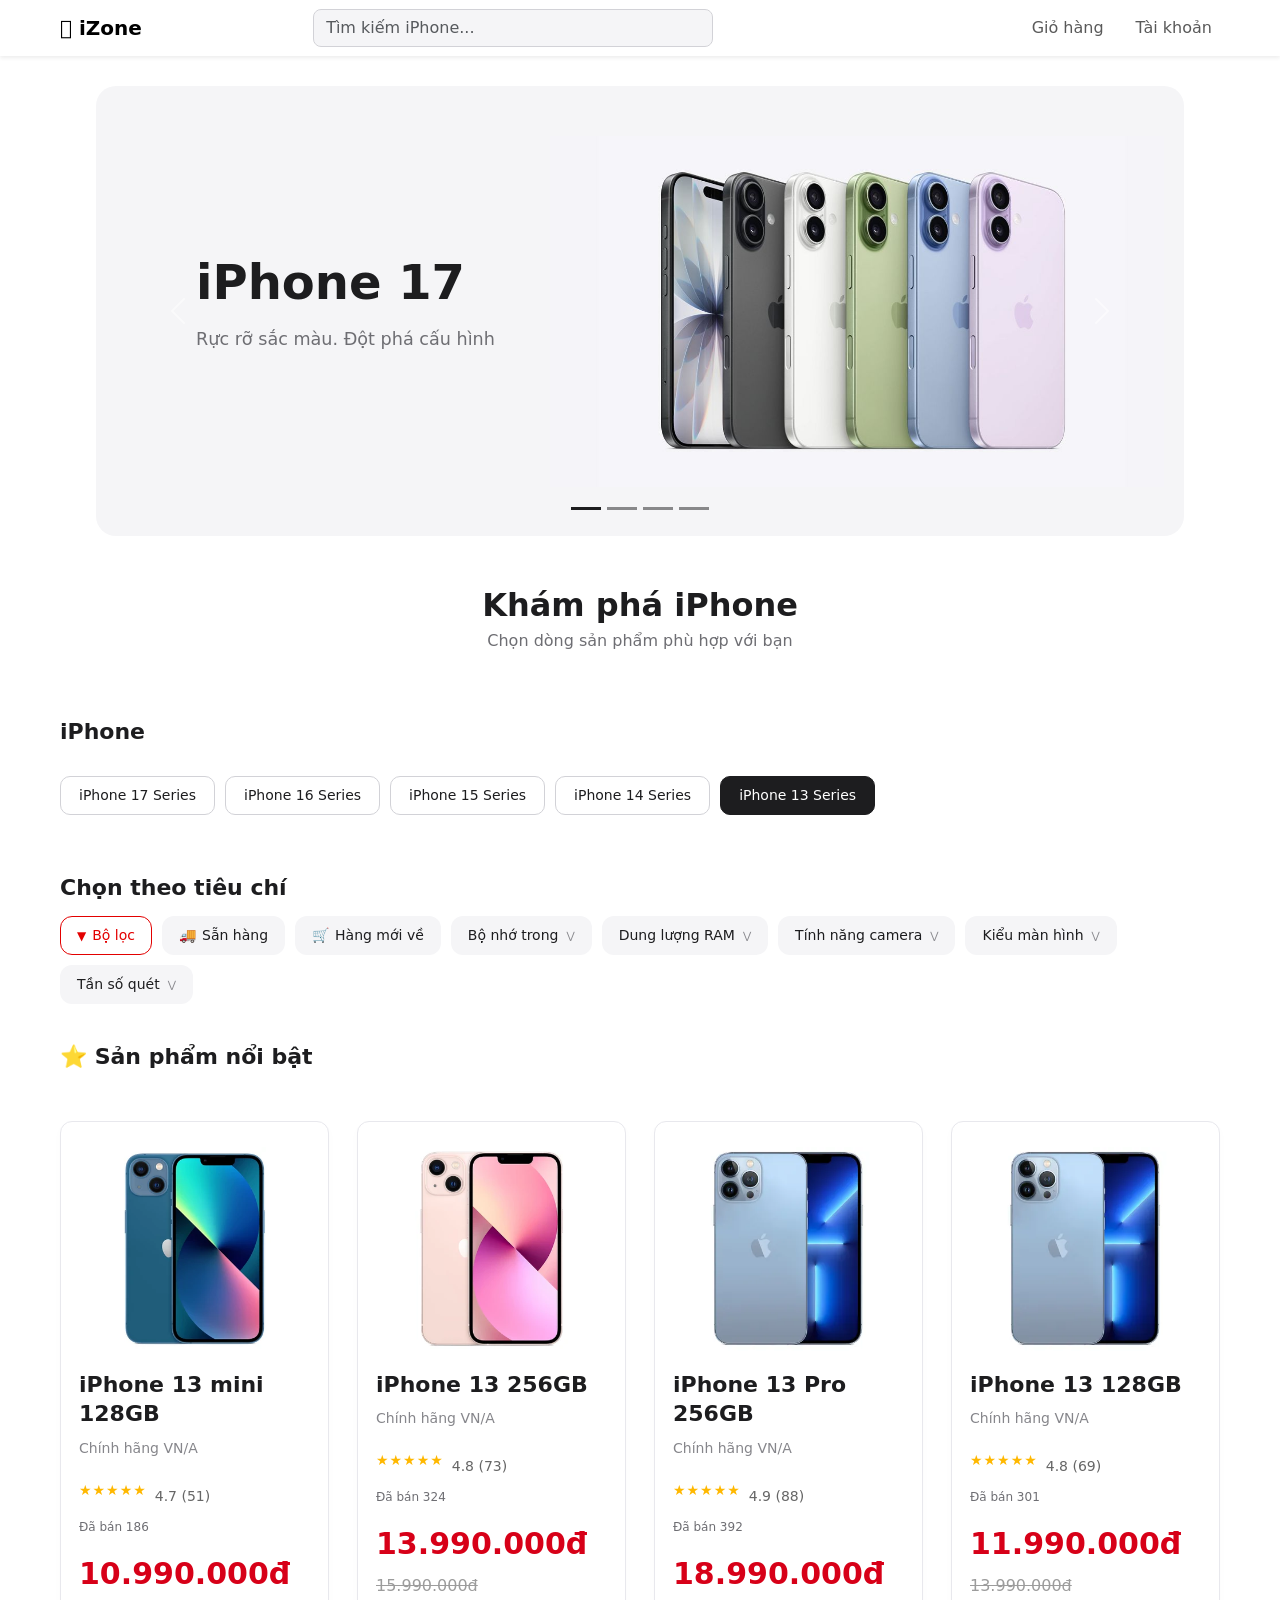
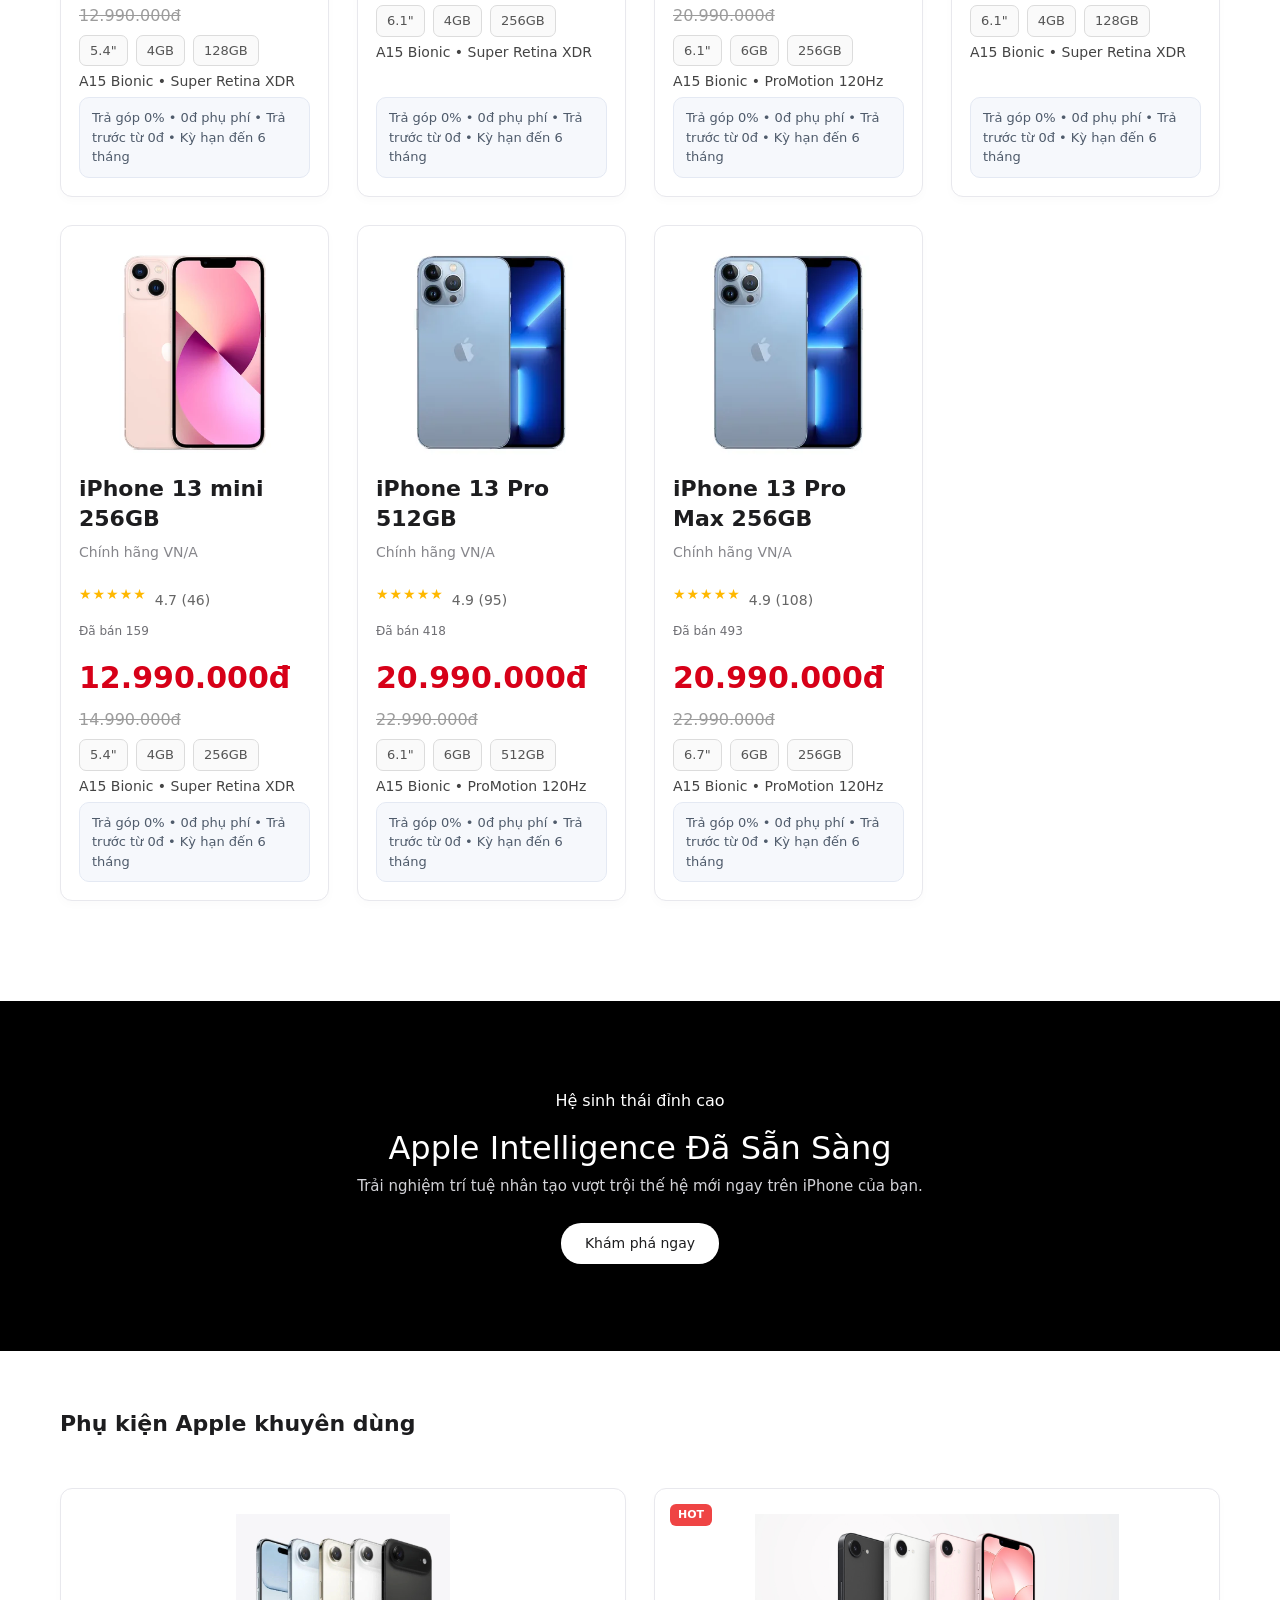
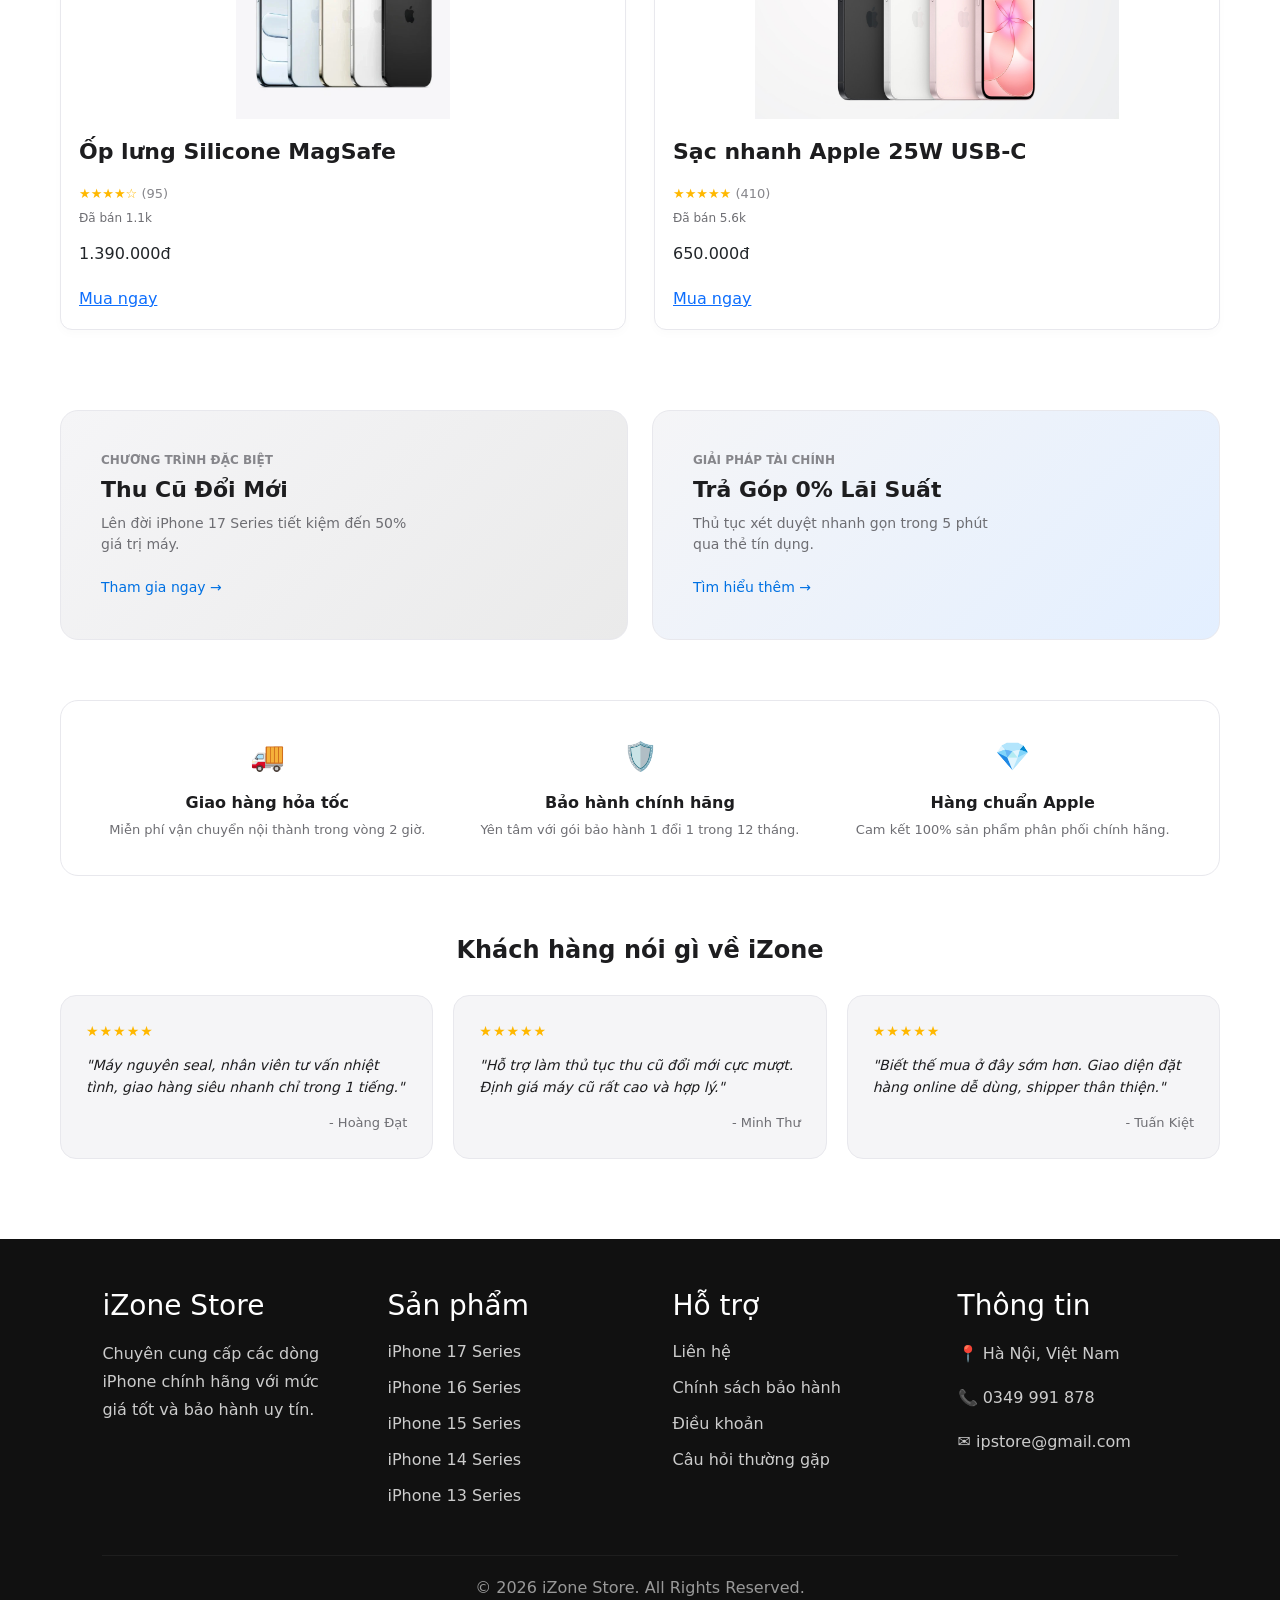
==== home-13.html @ 03047abc "Update project" ====
<!DOCTYPE html>
<html lang="en">

<head>
    <meta charset="UTF-8">
    <meta name="viewport" content="width=device-width, initial-scale=1.0">
    <title>Trang chủ</title>
    <link rel="stylesheet" href="./css/home.css">
    <link href="https://cdn.jsdelivr.net/npm/bootstrap@5.3.7/dist/css/bootstrap.min.css" rel="stylesheet">
</head>
<script src="https://cdn.jsdelivr.net/npm/bootstrap@5.3.7/dist/js/bootstrap.bundle.min.js"></script>

<body>

    <!-- ==========================================================================================
     
                                        NAVBAR

        ==================================================================================================-->
    <nav class="navbar navbar-expand-lg bg-white shadow-sm">
        <div class="container">

            <a class="navbar-brand fw-bold" href="index.html">
                 iZone
            </a>

            <button class="navbar-toggler" type="button" data-bs-toggle="collapse" data-bs-target="#navbarContent">
                <span class="navbar-toggler-icon"></span>
            </button>

            <div class="collapse navbar-collapse" id="navbarContent">

                <form class="d-flex mx-auto" style="width: 400px;">
                    <input class="form-control" type="search" placeholder="Tìm kiếm iPhone...">
                </form>

                <ul class="navbar-nav ms-auto align-items-center">

                    <li class="nav-item me-3">
                        <a class="nav-link" href="cart.html">
                            Giỏ hàng
                        </a>
                    </li>

                    <li class="nav-item dropdown">
                        <a class="nav-link dropdown-toggle" href="#" role="button" data-bs-toggle="dropdown">
                            Tài khoản
                        </a>

                        <ul class="dropdown-menu dropdown-menu-end">
                            <li>
                                <a class="dropdown-item" href="login.html">
                                    Đăng nhập
                                </a>
                            </li>

                            <li>
                                <a class="dropdown-item" href="sign-up.html">
                                    Đăng ký
                                </a>
                            </li>
                        </ul>

                    </li>

                </ul>

            </div>

        </div>
    </nav>





    <!-- ======================================================================================================
                                          BANNER
        ========================================================================================================== -->





    <div id="carouselExampleCaptions" class="carousel slide" data-bs-ride="carousel">
        <div class="carousel-indicators">
            <button type="button" data-bs-target="#carouselExampleCaptions" data-bs-slide-to="0"
                class="active"></button>
            <button type="button" data-bs-target="#carouselExampleCaptions" data-bs-slide-to="1"></button>
            <button type="button" data-bs-target="#carouselExampleCaptions" data-bs-slide-to="2"></button>
            <button type="button" data-bs-target="#carouselExampleCaptions" data-bs-slide-to="3"></button>
        </div>

        <div class="carousel-inner">
            <div class="carousel-item active">
                <div class="banner-split-17">
                    <div class="banner-text">
                        <h2>iPhone 17</h2>
                        <p>Rực rỡ sắc màu. Đột phá cấu hình</p>
                    </div>
                    <div class="banner-img-17">
                        <img src="./img/anh-iphone-17-th.jpg" alt="" />
                    </div>
                </div>
            </div>

            <div class="carousel-item">
                <div class="banner-split-17e">
                    <div class="banner-text">
                        <h2>iPhone 17e</h2>
                        <p>Giá vừa tầm. Trải nghiệm xứng tầm</p>
                    </div>
                    <div class="banner-img-17e">
                        <img src="./img/iphone-17e-thong-so.jpg" alt="" />
                    </div>
                </div>
            </div>

            <div class="carousel-item">
                <div class="banner-split-air">
                    <div class="banner-text">
                        <h2>iPhone Air</h2>
                        <p>Mỏng như không khí. Mạnh mẽ không tưởng</p>
                    </div>
                    <div class="banner-img-air">
                        <img src="./img/s-l1600 (2).webp" alt="" />
                    </div>
                </div>
            </div>

            <div class="carousel-item">
                <div class="banner-split-17prmx">
                    <div class="banner-text">
                        <h2>iPhone 17 Pro Max</h2>
                        <p>Titan sa mạc. Đỉnh cao công nghệ</p>
                    </div>
                    <div class="banner-img-17prmx">
                        <img src="./img/anh-iphone-17-51.jpg" alt="" />
                    </div>
                </div>
            </div>
        </div>


        <button class="carousel-control-prev" type="button" data-bs-target="#carouselExampleCaptions"
            data-bs-slide="prev">
            <span class="carousel-control-prev-icon"></span>
        </button>

        <button class="carousel-control-next" type="button" data-bs-target="#carouselExampleCaptions"
            data-bs-slide="next">
            <span class="carousel-control-next-icon"></span>
        </button>
    </div>






    <!-- ================================================================================================================
   
                                                     NỘI DUNG CHÍNH
        ====================================================================================================================-->




    <div class="explore-header-box">
        <h2>Khám phá iPhone</h2>
        <p>Chọn dòng sản phẩm phù hợp với bạn</p>
    </div>

    <div class="product-filter-section">
        <div class="section-title-box1">
            <h4>iPhone</h4>
        </div>
        <div class="filter-buttons">
            <a href="index.html" class="btn-filter">iPhone 17 Series</a>
            <a href="home-16.html" class="btn-filter">iPhone 16 Series</a>
            <a href="home-15.html" class="btn-filter">iPhone 15 Series</a>
            <a href="home-14.html" class="btn-filter">iPhone 14 Series</a>
            <a href="home-13.html" class="btn-filter active">iPhone 13 Series</a>
        </div>
    </div>



    <div class="filter-criteria-container">
        <h3 class="filter-criteria-title">Chọn theo tiêu chí</h3>

        <div class="filter-criteria-wrapper">
            <button type="button" class="btn-criterion-outline-red">
                <span class="criterion-icon">▼</span> Bộ lọc
            </button>

            <button type="button" class="btn-criterion-gray">
                <span class="criterion-icon">🚚</span> Sẵn hàng
            </button>

            <button type="button" class="btn-criterion-gray">
                <span class="criterion-icon">🛒</span> Hàng mới về
            </button>

            <div class="dropdown">
                <button class="btn-criterion-gray dropdown-toggle" type="button" data-bs-toggle="dropdown"
                    data-bs-auto-close="outside">
                    Bộ nhớ trong <span class="criterion-arrow">⋁</span>
                </button>
                <div class="dropdown-menu filter-spec-menu shadow">
                    <div class="spec-buttons-grid">
                        <button type="button" class="btn-spec-option">512 GB</button>
                        <button type="button" class="btn-spec-option">256 GB</button>
                        <button type="button" class="btn-spec-option">2 TB</button>
                        <button type="button" class="btn-spec-option">1 TB</button>
                        <button type="button" class="btn-spec-option">128 GB</button>
                        <button type="button" class="btn-spec-option">64 GB</button>
                        <button type="button" class="btn-spec-option">Dưới 64 GB</button>
                    </div>
                    <div class="filter-action-row">
                        <button type="button" class="btn-action-close" data-bs-toggle="dropdown">Đóng</button>
                        <a href="link ở đây" class="btn-action-submit">Xem kết quả</a>
                    </div>
                </div>
            </div>

            <div class="dropdown">
                <button class="btn-criterion-gray dropdown-toggle" type="button" data-bs-toggle="dropdown"
                    data-bs-auto-close="outside">
                    Dung lượng RAM <span class="criterion-arrow">⋁</span>
                </button>
                <div class="dropdown-menu filter-spec-menu shadow">
                    <div class="spec-buttons-grid">
                        <button type="button" class="btn-spec-option">8 GB</button>
                        <button type="button" class="btn-spec-option">12 GB</button>
                        <button type="button" class="btn-spec-option">16 GB</button>
                    </div>
                    <div class="filter-action-row">
                        <button type="button" class="btn-action-close" data-bs-toggle="dropdown">Đóng</button>
                        <a href="link ở đây" class="btn-action-submit">Xem kết quả</a>
                    </div>
                </div>
            </div>

            <div class="dropdown">
                <button class="btn-criterion-gray dropdown-toggle" type="button" data-bs-toggle="dropdown"
                    data-bs-auto-close="outside">
                    Tính năng camera <span class="criterion-arrow">⋁</span>
                </button>
                <div class="dropdown-menu filter-spec-menu shadow">
                    <div class="spec-buttons-grid">
                        <button type="button" class="btn-spec-option">Chụp macro</button>
                        <button type="button" class="btn-spec-option">Chụp xóa phông</button>
                        <button type="button" class="btn-spec-option">Chụp góc rộng</button>
                        <button type="button" class="btn-spec-option">Quay video 4K</button>
                        <button type="button" class="btn-spec-option">Chống rung</button>
                        <button type="button" class="btn-spec-option">Chụp Zoom xa</button>
                        <button type="button" class="btn-spec-option">Quay video 8K</button>
                        <button type="button" class="btn-spec-option">Camera AI</button>
                        <button type="button" class="btn-spec-option">Chụp ảnh chuyển động</button>
                        <button type="button" class="btn-spec-option">Chụp đêm</button>
                    </div>
                    <div class="filter-action-row">
                        <button type="button" class="btn-action-close" data-bs-toggle="dropdown">Đóng</button>
                        <a href="link ở đây" class="btn-action-submit">Xem kết quả</a>
                    </div>
                </div>
            </div>

            <div class="dropdown">
                <button class="btn-criterion-gray dropdown-toggle" type="button" data-bs-toggle="dropdown"
                    data-bs-auto-close="outside">
                    Kiểu màn hình <span class="criterion-arrow">⋁</span>
                </button>
                <div class="dropdown-menu filter-spec-menu shadow">
                    <div class="spec-buttons-grid">
                        <button type="button" class="btn-spec-option">Dynamic Island</button>
                        <button type="button" class="btn-spec-option">Tai thỏ</button>
                    </div>
                    <div class="filter-action-row">
                        <button type="button" class="btn-action-close" data-bs-toggle="dropdown">Đóng</button>
                        <a href="link ở đây" class="btn-action-submit">Xem kết quả</a>
                    </div>
                </div>
            </div>

            <div class="dropdown">
                <button class="btn-criterion-gray dropdown-toggle" type="button" data-bs-toggle="dropdown"
                    data-bs-auto-close="outside">
                    Tần số quét <span class="criterion-arrow">⋁</span>
                </button>
                <div class="dropdown-menu filter-spec-menu shadow">
                    <div class="spec-buttons-grid">
                        <button type="button" class="btn-spec-option">60Hz</button>
                        <button type="button" class="btn-spec-option">120Hz</button>
                    </div>
                    <div class="filter-action-row">
                        <button type="button" class="btn-action-close" data-bs-toggle="dropdown">Đóng</button>
                        <a href="link ở đây" class="btn-action-submit">Xem kết quả</a>
                    </div>
                </div>
            </div>

        </div>
    </div>
    

    <div class="section-title-box">
        <h3>⭐ Sản phẩm nổi bật</h3>
    </div>
    <div class="product-grid">

        <!-- iPhone 13 mini 128GB -->
        <a href="/detail/product-detail.html?id=13mini-128" class="product-card">
            <div class="card-img">
                <img src="./img/ip13-thg-blue.webp" alt="iPhone 13 mini 128GB">
            </div>

            <h3>iPhone 13 mini 128GB</h3>
            <p class="card-version">Chính hãng VN/A</p>

            <div class="card-rating">
                <span class="stars">★★★★★</span>
                <span class="rating-text">4.7 (51)</span>
            </div>

            <div class="card-sold">Đã bán 186</div>

            <div class="card-price-box">
                <span class="price-current">10.990.000đ</span>
                <span class="price-old">12.990.000đ</span>
            </div>

            <div class="card-specs">
                <span>5.4"</span>
                <span>4GB</span>
                <span>128GB</span>
            </div>

            <div class="card-feature">
                A15 Bionic • Super Retina XDR
            </div>

            <div class="card-installment">
                Trả góp 0% • 0đ phụ phí • Trả trước từ 0đ • Kỳ hạn đến 6 tháng
            </div>
        </a>

        <!-- iPhone 13 256GB -->
        <a href="/detail/product-detail.html?id=13-256" class="product-card">
            <div class="card-img">
                <img src="./img/ip13-thg-pink.webp" alt="iPhone 13 256GB">
            </div>

            <h3>iPhone 13 256GB</h3>
            <p class="card-version">Chính hãng VN/A</p>

            <div class="card-rating">
                <span class="stars">★★★★★</span>
                <span class="rating-text">4.8 (73)</span>
            </div>

            <div class="card-sold">Đã bán 324</div>

            <div class="card-price-box">
                <span class="price-current">13.990.000đ</span>
                <span class="price-old">15.990.000đ</span>
            </div>

            <div class="card-specs">
                <span>6.1"</span>
                <span>4GB</span>
                <span>256GB</span>
            </div>

            <div class="card-feature">
                A15 Bionic • Super Retina XDR
            </div>

            <div class="card-installment">
                Trả góp 0% • 0đ phụ phí • Trả trước từ 0đ • Kỳ hạn đến 6 tháng
            </div>
        </a>

        <!-- iPhone 13 Pro 256GB -->
        <a href="/detail/product-detail.html?id=13pro-256" class="product-card">
            <div class="card-img">
                <img src="./img/ip13-promax-blue.webp" alt="iPhone 13 Pro 256GB">
            </div>

            <h3>iPhone 13 Pro 256GB</h3>
            <p class="card-version">Chính hãng VN/A</p>

            <div class="card-rating">
                <span class="stars">★★★★★</span>
                <span class="rating-text">4.9 (88)</span>
            </div>

            <div class="card-sold">Đã bán 392</div>

            <div class="card-price-box">
                <span class="price-current">18.990.000đ</span>
                <span class="price-old">20.990.000đ</span>
            </div>

            <div class="card-specs">
                <span>6.1"</span>
                <span>6GB</span>
                <span>256GB</span>
            </div>

            <div class="card-feature">
                A15 Bionic • ProMotion 120Hz
            </div>

            <div class="card-installment">
                Trả góp 0% • 0đ phụ phí • Trả trước từ 0đ • Kỳ hạn đến 6 tháng
            </div>
        </a>

        <!-- iPhone 13 128GB -->
        <a href="/detail/product-detail.html?id=13-128" class="product-card">
            <div class="card-img">
                <img src="./img/ip13-promax-blue.webp" alt="iPhone 13 128GB">
            </div>

            <h3>iPhone 13 128GB</h3>
            <p class="card-version">Chính hãng VN/A</p>

            <div class="card-rating">
                <span class="stars">★★★★★</span>
                <span class="rating-text">4.8 (69)</span>
            </div>

            <div class="card-sold">Đã bán 301</div>

            <div class="card-price-box">
                <span class="price-current">11.990.000đ</span>
                <span class="price-old">13.990.000đ</span>
            </div>

            <div class="card-specs">
                <span>6.1"</span>
                <span>4GB</span>
                <span>128GB</span>
            </div>

            <div class="card-feature">
                A15 Bionic • Super Retina XDR
            </div>

            <div class="card-installment">
                Trả góp 0% • 0đ phụ phí • Trả trước từ 0đ • Kỳ hạn đến 6 tháng
            </div>
        </a>

        <!-- iPhone 13 mini 256GB -->
        <a href="/detail/product-detail.html?id=13mini-256" class="product-card">
            <div class="card-img">
                <img src="./img/ip13-thg-pink.webp" alt="iPhone 13 mini 256GB">
            </div>

            <h3>iPhone 13 mini 256GB</h3>
            <p class="card-version">Chính hãng VN/A</p>

            <div class="card-rating">
                <span class="stars">★★★★★</span>
                <span class="rating-text">4.7 (46)</span>
            </div>

            <div class="card-sold">Đã bán 159</div>

            <div class="card-price-box">
                <span class="price-current">12.990.000đ</span>
                <span class="price-old">14.990.000đ</span>
            </div>

            <div class="card-specs">
                <span>5.4"</span>
                <span>4GB</span>
                <span>256GB</span>
            </div>

            <div class="card-feature">
                A15 Bionic • Super Retina XDR
            </div>

            <div class="card-installment">
                Trả góp 0% • 0đ phụ phí • Trả trước từ 0đ • Kỳ hạn đến 6 tháng
            </div>
        </a>

        <!-- iPhone 13 Pro 512GB -->
        <a href="/detail/product-detail.html?id=13pro-512" class="product-card">
            <div class="card-img">
                <img src="./img/ip13-promax-blue.webp" alt="iPhone 13 Pro 512GB">
            </div>

            <h3>iPhone 13 Pro 512GB</h3>
            <p class="card-version">Chính hãng VN/A</p>

            <div class="card-rating">
                <span class="stars">★★★★★</span>
                <span class="rating-text">4.9 (95)</span>
            </div>

            <div class="card-sold">Đã bán 418</div>

            <div class="card-price-box">
                <span class="price-current">20.990.000đ</span>
                <span class="price-old">22.990.000đ</span>
            </div>

            <div class="card-specs">
                <span>6.1"</span>
                <span>6GB</span>
                <span>512GB</span>
            </div>

            <div class="card-feature">
                A15 Bionic • ProMotion 120Hz
            </div>

            <div class="card-installment">
                Trả góp 0% • 0đ phụ phí • Trả trước từ 0đ • Kỳ hạn đến 6 tháng
            </div>
        </a>

        <!-- iPhone 13 Pro Max 256GB -->
        <a href="/detail/product-detail.html?id=13promax-256" class="product-card">
            <div class="card-img">
                <img src="./img/ip13-promax-blue.webp" alt="iPhone 13 Pro Max 256GB">
            </div>

            <h3>iPhone 13 Pro Max 256GB</h3>
            <p class="card-version">Chính hãng VN/A</p>

            <div class="card-rating">
                <span class="stars">★★★★★</span>
                <span class="rating-text">4.9 (108)</span>
            </div>

            <div class="card-sold">Đã bán 493</div>

            <div class="card-price-box">
                <span class="price-current">20.990.000đ</span>
                <span class="price-old">22.990.000đ</span>
            </div>

            <div class="card-specs">
                <span>6.7"</span>
                <span>6GB</span>
                <span>256GB</span>
            </div>

            <div class="card-feature">
                A15 Bionic • ProMotion 120Hz
            </div>

            <div class="card-installment">
                Trả góp 0% • 0đ phụ phí • Trả trước từ 0đ • Kỳ hạn đến 6 tháng
            </div>
        </a>

    </div>











    <!--========================================================================================================
                  AI + BEST SELLER + PHỤ KIỆN
                ================================================================================================== -->











    <div class="middle-ad-banner">
        <div class="ad-banner-content">
            <p class="ad-sub">Hệ sinh thái đỉnh cao</p>
            <h2>Apple Intelligence Đã Sẵn Sàng</h2>
            <p class="ad-desc">Trải nghiệm trí tuệ nhân tạo vượt trội thế hệ mới ngay trên iPhone của bạn.</p>
            <a href="link ở đây" class="btn-ad-buy">Khám phá ngay</a>
        </div>
    </div>



    <div class="section-title-box">
        <h3>Phụ kiện Apple khuyên dùng</h3>
    </div>
    <div class="product-grid">
        <div class="product-card">
            <div class="card-img">
                <img src="./img/s-l1600 (2).webp" alt="Ốp lưng MagSafe">
            </div>
            <h3>Ốp lưng Silicone MagSafe</h3>
            <div class="card-stars">★★★★☆ <span>(95)</span></div>
            <div class="card-sold">Đã bán 1.1k</div>
            <p class="card-price">1.390.000đ</p>
            <a href="link ở đây" class="btn-card-buy">Mua ngay</a>
        </div>
        <div class="product-card">
            <div class="card-tag-hot">HOT</div>
            <div class="card-img">
                <img src="./img/iphone-17e-thong-so.jpg" alt="Sạc 25W">
            </div>
            <h3>Sạc nhanh Apple 25W USB-C</h3>
            <div class="card-stars">★★★★★ <span>(410)</span></div>
            <div class="card-sold">Đã bán 5.6k</div>
            <p class="card-price">650.000đ</p>
            <a href="link ở đây" class="btn-card-buy">Mua ngay</a>
        </div>
    </div>









    <!-- =====================================================================
  CHUONG TRINH SALE
  ====================================================================== -->
    <div class="promo-section">
        <div class="promo-container">
            <div class="promo-banner trade-in-banner">
                <div class="promo-text">
                    <span>Chương trình đặc biệt</span>
                    <h4>Thu Cũ Đổi Mới</h4>
                    <p>Lên đời iPhone 17 Series tiết kiệm đến 50% giá trị máy.</p>
                    <a href="#">Tham gia ngay →</a>
                </div>
            </div>
            <div class="promo-banner installment-banner">
                <div class="promo-text">
                    <span>Giải pháp tài chính</span>
                    <h4>Trả Góp 0% Lãi Suất</h4>
                    <p>Thủ tục xét duyệt nhanh gọn trong 5 phút qua thẻ tín dụng.</p>
                    <a href="#">Tìm hiểu thêm →</a>
                </div>
            </div>
        </div>
    </div>

    <div class="services-section">
        <div class="services-container">
            <div class="service-box">
                <div class="service-icon">🚚</div>
                <h5>Giao hàng hỏa tốc</h5>
                <p>Miễn phí vận chuyển nội thành trong vòng 2 giờ.</p>
            </div>
            <div class="service-box">
                <div class="service-icon">🛡️</div>
                <h5>Bảo hành chính hãng</h5>
                <p>Yên tâm với gói bảo hành 1 đổi 1 trong 12 tháng.</p>
            </div>
            <div class="service-box">
                <div class="service-icon">💎</div>
                <h5>Hàng chuẩn Apple</h5>
                <p>Cam kết 100% sản phẩm phân phối chính hãng.</p>
            </div>
        </div>
    </div>

    <div class="reviews-section">
        <h4 class="section-title">Khách hàng nói gì về iZone</h4>
        <div class="reviews-container">
            <div class="review-card">
                <div class="stars">★★★★★</div>
                <p class="review-content">"Máy nguyên seal, nhân viên tư vấn nhiệt tình, giao hàng siêu nhanh chỉ trong
                    1 tiếng."</p>
                <span class="reviewer">- Hoàng Đạt</span>
            </div>
            <div class="review-card">
                <div class="stars">★★★★★</div>
                <p class="review-content">"Hỗ trợ làm thủ tục thu cũ đổi mới cực mượt. Định giá máy cũ rất cao và hợp
                    lý."</p>
                <span class="reviewer">- Minh Thư</span>
            </div>
            <div class="review-card">
                <div class="stars">★★★★★</div>
                <p class="review-content">"Biết thế mua ở đây sớm hơn. Giao diện đặt hàng online dễ dùng, shipper thân
                    thiện."</p>
                <span class="reviewer">- Tuấn Kiệt</span>
            </div>
        </div>
    </div>

</body>










<footer class="footer-home">

    <div class="footer-container">

        <div class="footer-column">
            <h3>iZone Store</h3>

            <p>Chuyên cung cấp các dòng iPhone chính hãng với mức giá tốt và bảo hành uy tín.</p>
        </div>

        <div class="footer-column">
            <h3>Sản phẩm</h3>

            <a href="index.html">iPhone 17 Series</a>
            <a href="home-16.html">iPhone 16 Series</a>
            <a href="home-15.html">iPhone 15 Series</a>
            <a href="home-14.html">iPhone 14 Series</a>
            <a href="home-13.html">iPhone 13 Series</a>
        </div>

        <div class="footer-column">
            <h3>Hỗ trợ</h3>

            <a href="#">Liên hệ</a>
            <a href="#">Chính sách bảo hành</a>
            <a href="#">Điều khoản</a>
            <a href="#">Câu hỏi thường gặp</a>
        </div>

        <div class="footer-column">
            <h3>Thông tin</h3>

            <p>📍 Hà Nội, Việt Nam</p>

            <p>📞 0349 991 878</p>

            <p>✉ ipstore@gmail.com</p>
        </div>

    </div>

    <hr>

    <p class="copyright">
        © 2026 iZone Store. All Rights Reserved.
    </p>

</footer>

</html>
---- css/home.css ----
/* ==================================================NAVBAR======================================================= */
.navbar .container {
    max-width: 1200px !important; /* Dùng !important để đè chết kích thước mặc định của Bootstrap */
    width: 100%;
    padding-left: 20px;
    padding-right: 20px;
}

/* Mẹo bổ sung để thanh tìm kiếm ôm gọn gàng hơn */
.navbar form.d-flex {
    max-width: 400px;
    width: 100%;
}

.navbar .form-control {
    border-radius: 8px;
    border: 1px solid #D2D2D7;
    background-color: #F5F5F7; /* Màu nền xám nhẹ cho ô input */
}

.navbar .form-control:focus {
    background-color: #FFFFFF;
    border-color: #0071E3; /* Viền xanh khi click vào */
    box-shadow: none; /* Bỏ cái bóng xanh mặc định của Bootstrap nhìn hơi thô */
}

/* ================================================BANNER========================================================== */
/* =========================================
BANNER
========================================= */

#carouselExampleCaptions{
    max-width: 1200px;
    padding: 0 20px;
    margin: 0px auto;
    width: 85%;
    border-radius: 20px;
    overflow: hidden;
    background-color: #f5f5f7;
    margin-top: 30px;
}

.carousel-item{
    height: 450px;
}

.banner-split-17{
    display: flex;
    align-items: center;
    justify-content: space-between;
    background-color: linear-gradient(135deg, #F5F5F7 0%, #E3E8F0 100%);
    width: 100%;
    height: 100%;
    padding: 50px 80px;
}

.banner-split-17prmx{
    display: flex;
    align-items: center;
    justify-content: space-between;
    background-color: linear-gradient(135deg, #1D1D1F 0%, #323236 100%);
    width: 100%;
    height: 100%;
    padding: 50px 80px;
}

.banner-split-17e{
    display: flex;
    align-items: center;
    justify-content: space-between;
    background-color: linear-gradient(135deg, #F5F5F7 0%, #FCE7F3 100%);
    width: 100%;
    height: 100%;
    padding: 50px 80px;
}

.banner-split-air{
    display: flex;
    align-items: center;
    justify-content: space-between;
    background-color: linear-gradient(135deg, #F5F5F7 0%, #E0F2FE 100%);
    width: 100%;
    height: 100%;
    padding: 50px 80px;
}

.banner-text{
    width: 45%;
    padding-right: 40px ;
}

.banner-text h2{
    font-size: 3rem;
    font-weight: 700;
    color: #1d1d1f;
}

.banner-text p{
    margin-top: 15px;
    font-size: 1.1rem;
    color: #6e6e73;
}

.banner-img{
    width: 50%;
    display: flex;
    justify-content: center;
}

.banner-img-17prmx{
    width: 50%;
    display: flex;
    justify-content: center;
    transform: scale(0.527);
}

.banner-img-air{
    width: 50%;
    display: flex;
    justify-content: center;
    transform: scale(0.535);
}

.banner-img-17{
    width: 50%;
    display: flex;
    justify-content: center;
    transform: scale(0.52);
}

.banner-img-17e{
    width: 50%;
    display: flex;
    justify-content: center;
    transform: scale(0.52);
}

.banner-img img{
    max-width: 100%;
    max-height: 380px;
    object-fit: contain;
}

/* ===================btn của banner================ */
.banner-buttons {
    display: flex;
    align-items: center;
    gap: 18px;       
    margin-top: 24px; 
    position: relative;
    z-index: 10;
}

.btn-apple {
    font-size: 14px;
    font-weight: 500;
    text-decoration: none;
    font-family: -apple-system, BlinkMacSystemFont, sans-serif;
    transition: all 0.2s ease;
}

.btn-apple.btn-dark {
    display: inline-block;
    padding: 10px 22px;
    background-color: #1D1D1F; 
    color: #FFFFFF;
    border-radius: 20px;       
    text-decoration: none;
}

.btn-apple.btn-dark:hover {
    background-color: #424245; 
}

.btn-apple.btn-link {
    color: #0071E3; 
    text-decoration: none;
}

.btn-apple.btn-link:hover {
    text-decoration: underline; 
}


.btn-apple:active {
    transform: scale(0.97);
}


.carousel-control-prev,
.carousel-control-next{
    width: 2%;
    background-color: #1D1D1F;
}


.carousel-indicators button{
    background-color: #1d1d1f !important;
}



/* ========================================================SẢN PHẨM VÀ 1 SỐ NÚT======================================================== */
/* ==========================================
    NÚT BẤM 
   ========================================== */
/* Khung chứa tổng của cả cụm nút (bây giờ không còn thẻ h2 nữa) */
.product-filter-section {
    max-width: 1200px;  /* Bằng khít với độ rộng của cái banner và lưới sản phẩm */
    margin: 0 auto;     /* Căn giữa toàn bộ khối */
    padding: 30px 20px; /* Khoảng cách trên dưới cho thoáng */
    background-color: transparent; /* Để nền trắng suốt cho sạch sẽ */
}

/* Khung chứa các nút bấm */
.filter-buttons {
    display: flex;
    justify-content: flex-start; /* ĐỂ SÁT VÁCH TRÁI: Thẳng hàng tăm tắp từ trên xuống dưới */
    gap: 10px;                   /* Khoảng cách giữa các nút */
    flex-wrap: wrap;             /* Tự động xuống dòng nếu màn hình nhỏ */
}


.btn-filter {
    padding: 8px 18px;
    font-size: 14px;
    font-weight: 500;
    border: 1px solid #D2D2D7;
    border-radius: 10px;
    background-color: #FFFFFF;
    color: #1D1D1F;
    cursor: pointer;
    transition: all 0.2s ease;
    text-decoration: none;
}

/* Khi di chuột vào nút */
.btn-filter:hover {
    background-color: #F5F5F7;
    border-color: #86868B;
    text-decoration: none;
}

.btn-filter.active {
    background-color: #1D1D1F;
    color: #FFFFFF;
    border-color: #1D1D1F;
    text-decoration: none;
}



/* =======================================================================
              CSS TOÀN DIỆN CHO THANH LỌC TIÊU CHÍ (ĐÃ ĐỒNG BỘ MÀU)
   =========================================================================== */

/* Khung bọc tổng ngoài cùng */
.filter-criteria-container {
    max-width: 1200px;
    margin: 30px auto;
    padding: 0 20px;
}

/* Tiêu đề "Chọn theo tiêu chí" */
.filter-criteria-title {
    font-size: 22px;
    font-weight: 600;
    color: #1d1d1f;
    margin-bottom: 15px;
}

/* Hàng ngang chứa các nút bấm */
.filter-criteria-wrapper {
    display: flex;
    flex-wrap: wrap;
    gap: 10px;
}

/* Định dạng chung cho tất cả các nút tiêu chí ngoài hàng ngang */
.btn-criterion-outline-red, .btn-criterion-gray {
    display: inline-flex;
    align-items: center;
    padding: 8px 16px;
    font-size: 14px;
    font-weight: 400;
    border-radius: 12px; /* Bo góc tròn vừa phải */
    transition: all 0.2s ease;
    border: 1px solid transparent;
    cursor: pointer;
}

/* 1. Thiết kế riêng cho duy nhất nút BỘ LỌC (Viền đỏ chữ đỏ) */
.btn-criterion-outline-red {
    background-color: #ffffff;
    border: 1px solid #e30000;
    color: #e30000;
}
.btn-criterion-outline-red:hover {
    background-color: #fff5f5;
    transform: translateY(-1px);
}
.btn-criterion-outline-red .criterion-icon {
    margin-right: 6px;
    font-size: 12px;
}

/* 2. Thiết kế chung cho TẤT CẢ các nút còn lại (Sẵn hàng, Mới về, RAM, ROM, Camera...) */
.btn-criterion-gray {
    background-color: #f5f5f7; /* Nền xám nhạt Apple */
    color: #1d1d1f;            /* Chữ đen */
}
.btn-criterion-gray:hover {
    background-color: #e8e8ed; /* Xám đậm hơn chút khi hover */
    transform: translateY(-1px);
}
.btn-criterion-gray .criterion-icon {
    margin-right: 6px;
}

/* Xóa cái mũi tên tam giác mặc định cực xấu của Bootstrap Dropdown */
.dropdown-toggle::after {
    display: none !important;
}

/* Ký tự mũi tên tự tạo (⋁) ở cuối các nút thả xuống */
.criterion-arrow {
    margin-left: 8px;
    font-size: 10px;
    color: #86868b;
}

/* =======================================================================
               CẤU HÌNH CÁC KHỐI BẢNG THẢ XUỐNG VÀ NÚT BÊN TRONG
   =========================================================================== */

/* Khung bảng chứa các ô cấu hình (Dropdown Menu) */
.filter-spec-menu {
    border-radius: 16px !important;
    padding: 20px !important;
    min-width: 420px !important;
    border: 1px solid #e8e8ed !important;
    background: #ffffff !important;
    margin-top: 8px !important;
}

/* Lưới xếp các nút chọn nhỏ (như các nút Chụp đêm, Quay video, 128GB...) */
.spec-buttons-grid {
    display: flex;
    flex-wrap: wrap;
    gap: 10px;
    margin-bottom: 20px;
}

/* Các nút chọn nhỏ (Chụp đêm, 128GB, v.v.) - Đã đồng bộ màu giống nút tiêu chí ngoài */
.btn-spec-option {
    background-color: #f5f5f7; /* Cùng màu xám nhạt */
    border: 1px solid #e8e8ed;
    color: #1d1d1f;
    padding: 8px 18px;
    font-size: 14px;
    border-radius: 20px; /* Bo tròn dài như ảnh mẫu */
    transition: all 0.2s;
    cursor: pointer;
}
.btn-spec-option:hover {
    background-color: #e8e8ed;
    border-color: #d2d2d7;
}

/* Thanh chứa 2 nút chức năng ở đáy bảng */
.filter-action-row {
    display: flex;
    gap: 12px;
}

/* Nút Đóng */
.btn-action-close {
    flex: 1;
    background-color: #ffffff;
    border: 1px solid #d2d2d7;
    color: #1d1d1f;
    padding: 10px;
    border-radius: 10px;
    font-weight: 600;
    font-size: 14px;
    transition: all 0.2s;
    cursor: pointer;
}
.btn-action-close:hover {
    background-color: #f5f5f7;
}

/* Nút Xem kết quả màu hồng đỏ nhạt */
.btn-action-submit {
    flex: 1.2;
    background-color: #e57381;
    color: #ffffff !important;
    border: none;
    padding: 10px;
    border-radius: 10px;
    text-align: center;
    font-weight: 600;
    font-size: 14px;
    text-decoration: none !important;
    transition: all 0.2s;
}
.btn-action-submit:hover {
    background-color: #df5a6b;
    transform: translateY(-1px);
}



/* ==========================================
   PRODUCT GRID
========================================== */

.product-grid {
    max-width: 1200px;
    margin: 0 auto;
    padding: 40px 20px;

    display: grid;
    grid-template-columns: repeat(auto-fit, minmax(260px, 1fr));
    gap: 28px;
}

/* ==========================================
   PRODUCT CARD
========================================== */

.product-card {
    background: #fff;
    border: 1px solid #e8e8ed;
    border-radius: 12px;

    padding: 18px;

    display: flex;
    flex-direction: column;

    gap: 5px;

    text-decoration: none;

    color: inherit;

    transition: .28s ease;

    overflow: hidden;

    position: relative;
}

.product-card:hover {
    transform: translateY(-8px);

    box-shadow:
        0 12px 28px rgba(0,0,0,.08);

    border-color: #d0d0d7;
}

/* ==========================================
   IMAGE
========================================== */

.card-img {
    height: 220px;
    display: flex;
    justify-content: center;
    align-items: center;
    overflow: hidden;
}

.card-img img {
    max-height: 205px;
    width:auto;
    transition: .35s ease;
}

.product-card:hover .card-img img {
    transform: scale(1.07);
}

/* ==========================================
   NAME
========================================== */

.product-card h3 {
    font-size: 22px;
    font-weight: 700;
    color: #1d1d1f;
    line-height: 1.35;
    margin-top: 5px;
}

/* ==========================================
   VERSION
========================================== */

.card-version {
    font-size: 14px;
    color: #86868b;
    margin-top: -4px;
}

/* ==========================================
   RATING
========================================== */

.card-rating {
    display: flex;
    align-items: center;
    gap: 8px;
    font-size: 14px;
}

.stars {
    color: #f6b100;
    letter-spacing: 1px;
}
.rating-text {
    color: #666;
}

/* ==========================================
   SOLD
========================================== */

.card-sold {

    color: #7a7a7a;

    font-size: 14px;

}

/* ==========================================
   PRICE
========================================== */

.card-price-box {

    display: flex;

    align-items: center;

    flex-wrap: wrap;

    gap: 8px;

}

.price-current {

    font-size: 30px;

    font-weight: 700;

    color: #d70018;

}

.price-old {

    color: #9c9c9c;

    text-decoration: line-through;

    font-size: 16px;

}

/* ==========================================
   SPECS
========================================== */

.card-specs {

    display: flex;

    flex-wrap: wrap;

    gap: 8px;

    margin-top: 2px;

}

.card-specs span {

    border: 1px solid #dcdcdc;

    background: #fafafa;

    border-radius: 7px;

    padding: 5px 10px;

    font-size: 13px;

    color: #555;

    transition: .2s;

}

.product-card:hover .card-specs span {

    background: #f2f2f2;

}
/* ==========================================
   FEATURE
========================================== */

.card-feature {

    font-size: 14px;

    color: #444;

    line-height: 1.5;

}

/* ==========================================
   INSTALLMENT
========================================== */

.card-installment {

    margin-top: auto;

    background: #f6f8fc;

    border: 1px solid #e4e9f3;

    border-radius: 10px;

    padding: 10px 12px;

    color: #4f5b6b;

    font-size: 13px;

    line-height: 1.5;

}

/* ==========================================
   SCROLL ANIMATION
========================================== */

.product-card::before{

    content:"";

    position:absolute;

    top:0;

    left:-100%;

    width:100%;

    height:3px;

    background:linear-gradient(
        90deg,
        #c8ccd0,
        #ddecff
    );

    transition:.45s;

}

.product-card:hover::before{

    left:0;

}

/* ==========================================
   RESPONSIVE
========================================== */

@media (max-width:768px){

    .product-grid{

        grid-template-columns:repeat(auto-fit,minmax(220px,1fr));

        gap:18px;

    }

    .product-card{

        padding:15px;

    }

    .product-card h3{

        font-size:19px;

    }

    .price-current{

        font-size:26px;

    }

    .card-img{

        height:180px;

    }

    .card-img img{

        max-height:165px;

    }

}



/* =======================================================================
                     CODE UPDATE MỚI (BỚT ĐƠN ĐIỆU)
   =========================================================================== */

/* 1. KHỐI BANNER PHỤ */
.promo-section {
    max-width: 1200px;
    margin: 40px auto 0;
    padding: 0 20px;
}

.promo-container {
    display: flex;
    gap: 24px;
    flex-wrap: wrap;
}

.promo-banner {
    flex: 1;
    min-width: 280px;
    background-color: #F5F5F7;
    border-radius: 18px;
    padding: 40px;
    display: flex;
    align-items: center;
    border: 1px solid #E8E8ED;
    transition: transform 0.3s ease;
}

.promo-banner:hover {
    transform: translateY(-3px);
}

.promo-text span {
    font-size: 12px;
    text-transform: uppercase;
    color: #86868B;
    font-weight: 600;
    display: block;
    margin-bottom: 8px;
}

.promo-text h4 {
    font-size: 22px;
    color: #1D1D1F;
    font-weight: 600;
    margin-bottom: 10px;
}

.promo-text p {
    font-size: 14px;
    color: #6E6E73;
    margin-bottom: 20px;
    max-width: 320px;
}

.promo-text a {
    color: #0071E3;
    text-decoration: none;
    font-size: 14px;
    font-weight: 500;
}

.promo-text a:hover {
    text-decoration: underline;
}

/* Custom nhẹ nền màu cho 2 banner phụ để nịnh mắt hơn */
.trade-in-banner {
    background: linear-gradient(135deg, #F5F5F7 0%, #EAEAEA 100%);
}
.installment-banner {
    background: linear-gradient(135deg, #F5F5F7 0%, #E3EFFF 100%);
}

/* 2. KHỐI GIÁ TRỊ CAM KẾT */
.services-section {
    max-width: 1200px;
    margin: 60px auto 0;
    padding: 0 20px;
}

.services-container {
    display: flex;
    justify-content: space-between;
    gap: 30px;
    flex-wrap: wrap;
    background-color: #FFFFFF;
    border-radius: 18px;
    padding: 35px;
    border: 1px solid #E8E8ED;
}

.service-box {
    flex: 1;
    min-width: 220px;
    text-align: center;
}

.service-icon {
    font-size: 28px;
    margin-bottom: 15px;
}

.service-box h5 {
    font-size: 16px;
    font-weight: 600;
    color: #1D1D1F;
    margin-bottom: 8px;
}

.service-box p {
    font-size: 13px;
    color: #6E6E73;
    margin-bottom: 0;
    line-height: 20px;
}

/* 3. KHỐI ĐÁNH GIÁ (TESTIMONIALS) */
.reviews-section {
    max-width: 1200px;
    margin: 60px auto 0;
    padding: 0 20px;
}

.section-title {
    font-size: 24px;
    font-weight: 600;
    color: #1D1D1F;
    text-align: center;
    margin-bottom: 30px;
}

.reviews-container {
    display: flex;
    gap: 20px;
    flex-wrap: wrap;
}

.review-card {
    flex: 1;
    min-width: 260px;
    background-color: #F5F5F7;
    border-radius: 16px;
    padding: 25px;
    border: 1px solid #E8E8ED;
}

.stars {
    color: #FFB800;
    font-size: 14px;
    margin-bottom: 12px;
}

.review-content {
    font-size: 14px;
    color: #1D1D1F;
    line-height: 22px;
    font-style: italic;
    margin-bottom: 15px;
}

.reviewer {
    display: block;
    font-size: 13px;
    color: #6E6E73;
    font-weight: 500;
    text-align: right;
}


/* =======================================================================
                 ĐOẠN CODE CẢI TIẾN MỚI (DỄ HIỂU - KHÔNG PHỨC TẠP)
   =========================================================================== */

/* Khối tiêu đề Khám Phá iPhone */
.explore-header-box {
    max-width: 1200px;
    margin: 50px auto 0px; /* Tạo khoảng cách 50px từ banner xuống */
    padding: 0 20px;
    text-align: center;
}

.explore-header-box h2 {
    font-size: 32px;
    font-weight: 700;
    color: #1d1d1f;
    margin-bottom: 5px;
}

.explore-header-box p {
    font-size: 16px;
    color: #6e6e73;
}

/* Chỉnh lại khoảng cách cho cụm nút lọc của ông */
.product-filter-section {
    padding: 20px 20px 30px 20px !important; /* Thu hẹp lại để tạo luồng thị giác sát sản phẩm */
}

/* Khối tiêu đề các mục sản phẩm (Nổi bật, Bán chạy, Phụ kiện) */
.section-title-box {
    max-width: 1200px;
    margin: 40px auto 10px; /* Khoảng cách trên dưới hợp lý */
    padding: 0 20px;
}

.section-title-box h3 {
    font-size: 22px;
    font-weight: 600;
    color: #1d1d1f;
}

.section-title-box1{
    max-width: 1200px;
    margin: 30px auto;
    right: 20px;
}

.section-title-box1 h4{
    font-weight: 600;
    font-size: 22px;
    color: #1d1d1f;
}

/* GIÚP CARD SẢN PHẨM CŨ ĐẸP HƠN & THÊM HIỆU ỨNG APPLE */
.product-card {
    position: relative; /* Để làm điểm bám cho các cái tag HOT/NEW */
    box-shadow: 0 4px 10px rgba(0,0,0,0.02); /* Đổ bóng nhẹ sẵn */
    transition: all 0.3s ease !important; /* Chuyển động mượt mà khi hover */
}

/* Hiệu ứng nhấc card lên khi hover */
.product-card:hover {
    transform: translateY(-8px) !important;
    box-shadow: 0 12px 24px rgba(0,0,0,0.08) !important;
}

/* CSS Cho các Tag Trạng Thái (HOT, NEW, SALE) ==========================================================================*/


.card-tag-hot, .card-tag-sale ,.card-tag-pre, .card-tag-value, .card-tag-new , .card-tag-best, .card-tag-top {
    position: absolute;
    top: 15px;
    left: 15px;
    font-size: 11px;
    font-weight: 700;
    padding: 3px 8px;
    border-radius: 6px;
    color: white;
    z-index: 3;
}
.card-tag-hot { background-color: #EF4444; }
.card-tag-sale { background-color: #E11D48; }
.card-tag-pre{
    background-color: #0A84FF;
}
.card-tag-best{
    background-color: #ff7a00;
}
.card-tag-top{
    background-color: #FFC107;
}
.card-tag-value{
    background-color: #22C55E;
}
.card-tag-new{
    background-color: #06B6D4;
}


/* CSS Cho khu vực đánh giá sao và số lượng đã bán */
.card-stars {
    font-size: 13px;
    color: #ffb800;
    margin-top: 5px;
}
.card-stars span {
    color: #86868b;
}
.card-sold {
    font-size: 12px;
    color: #6e6e73;
    margin-bottom: 10px;
}

/* CẤU HÌNH BANNER QUẢNG CÁO GIỮA TRANG */

.middle-ad-banner {
    width: 100%;
    height: 350px;

    background-image:
        linear-gradient(rgba(0,0,0,.45), rgba(0,0,0,.45)),
        url("https://images.macrumors.com/t/QXQ3qDkhrxMrGY5_SLp7tyYc6bg=/1600x/article-new/2024/09/apple-intelligence-black.jpeg");

    background-size: 75%; /* hoặc cover nếu thích */
    background-position: center;
    background-repeat: no-repeat;
    background-color: #000;

    display: flex;
    justify-content: center;
    align-items: center;

    text-align: center;
    color: #fff;
    margin: 60px 0;
}

.middle-ad-content h2 {
    font-size: 52px;
    font-weight: 700;
    color: #fff;
    margin: 0;
}

.middle-ad-content {
    max-width: 700px;
    display: flex;
    flex-direction: column;
    align-items: center;
    justify-content: center;
    gap: 16px;
    z-index: 1;
}

.middle-ad-content .tag {
    font-size: 14px;
    letter-spacing: 2px;
    text-transform: uppercase;
    color: rgba(255,255,255,.8);
}

.ad-banner-content .ad-desc {
    font-size: 15px;
    color: #d2d2d7;
    margin-bottom: 25px;
}

.btn-ad-buy {
    display: inline-block;
    padding: 10px 24px;
    background-color: white;
    color: #1d1d1f;
    text-decoration: none;
    border-radius: 20px;
    font-size: 14px;
    font-weight: 500;
    transition: all 0.2s;
}

.btn-ad-buy:hover {
    background-color: #f5f5f7;
    color: #0071E3;
}

/* =======================================================================
                          FOOTER
   =========================================================================== */

.footer-home{

    background:#111;

    color:white;

    margin-top:80px;

    padding:50px 8% 20px;

}

.footer-container{

    display:flex;

    justify-content:space-between;

    flex-wrap:wrap;

    gap:40px;

}

.footer-column{

    width:220px;

}

.footer-column h3{

    margin-bottom:18px;

}

.footer-column p{

    color:#ccc;

    line-height:28px;

}

.footer-column a{

    display:block;

    color:#ccc;

    text-decoration:none;

    margin-bottom:12px;

}

.footer-column a:hover{

    color:white;

}

.footer-home hr{

    margin:35px 0 20px;

    border:0;

    border-top:1px solid #444;

}

.copyright{

    text-align:center;

    color:#999;

}
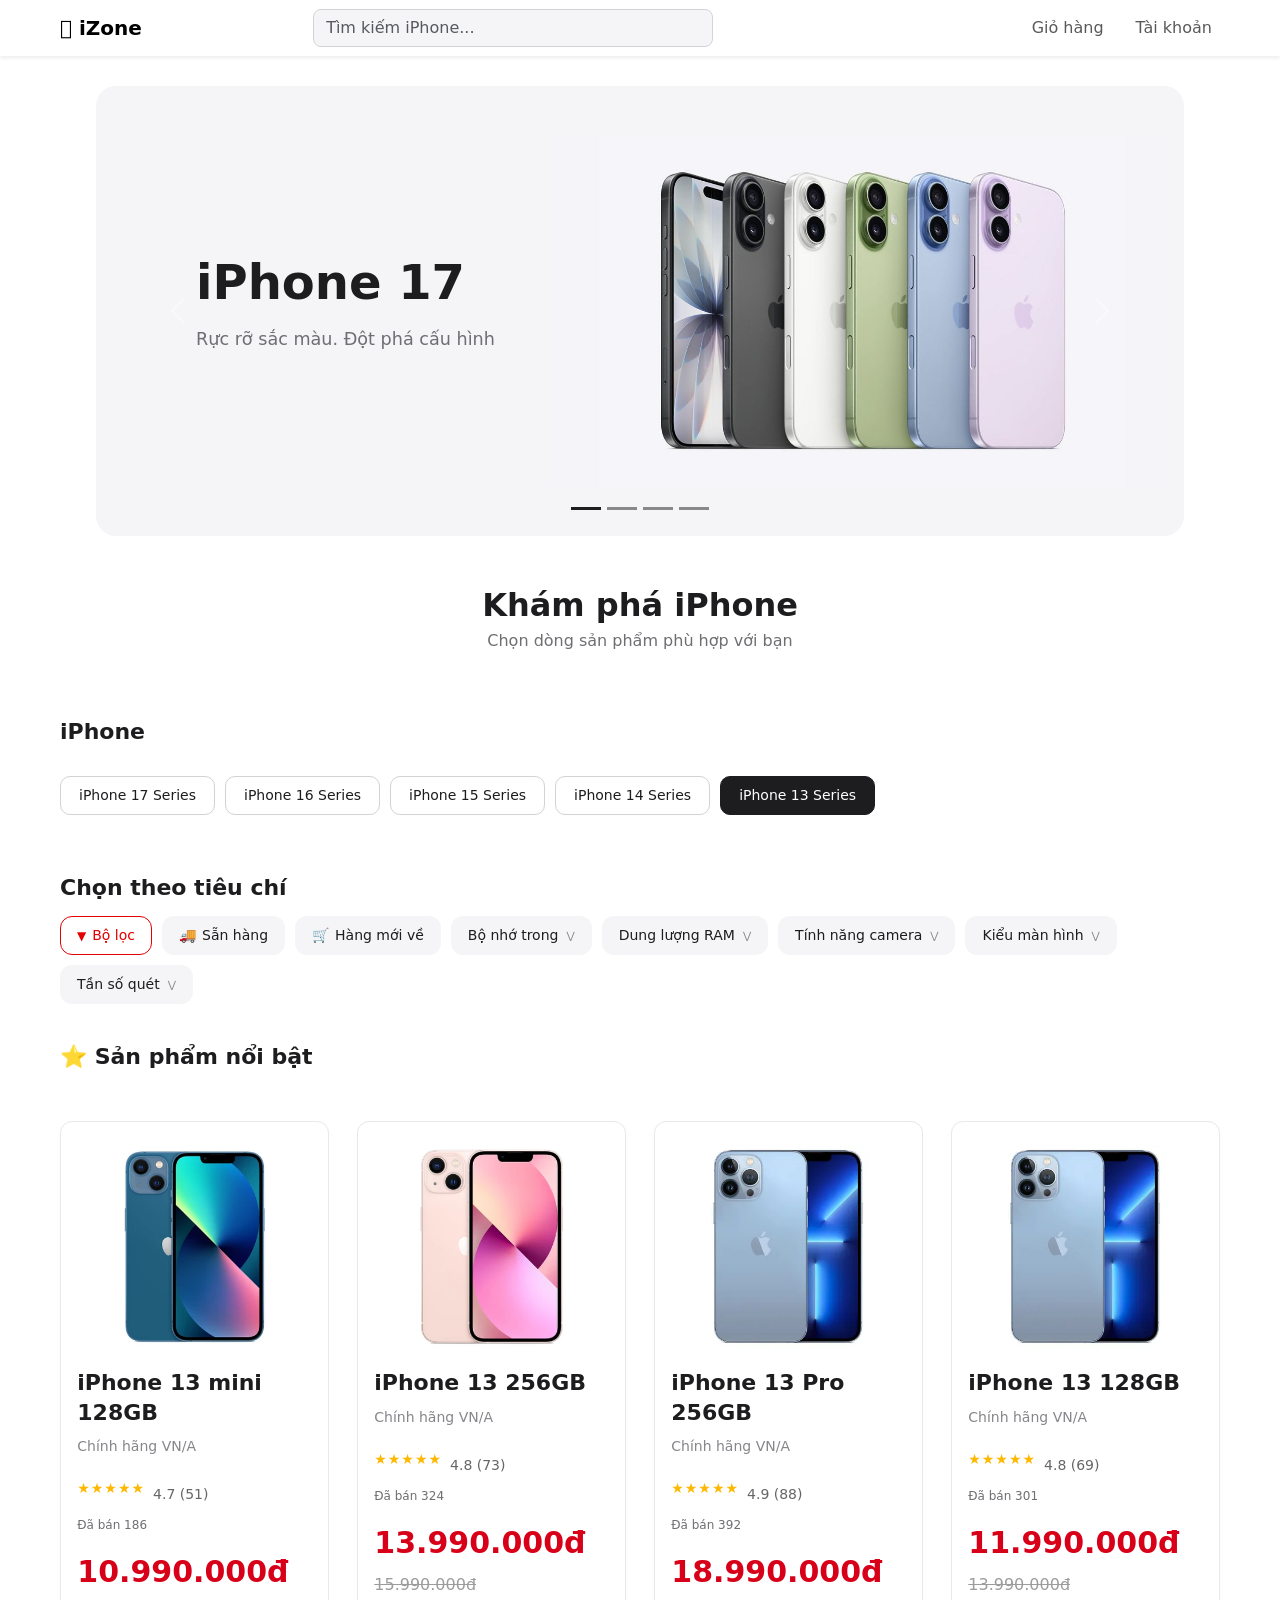
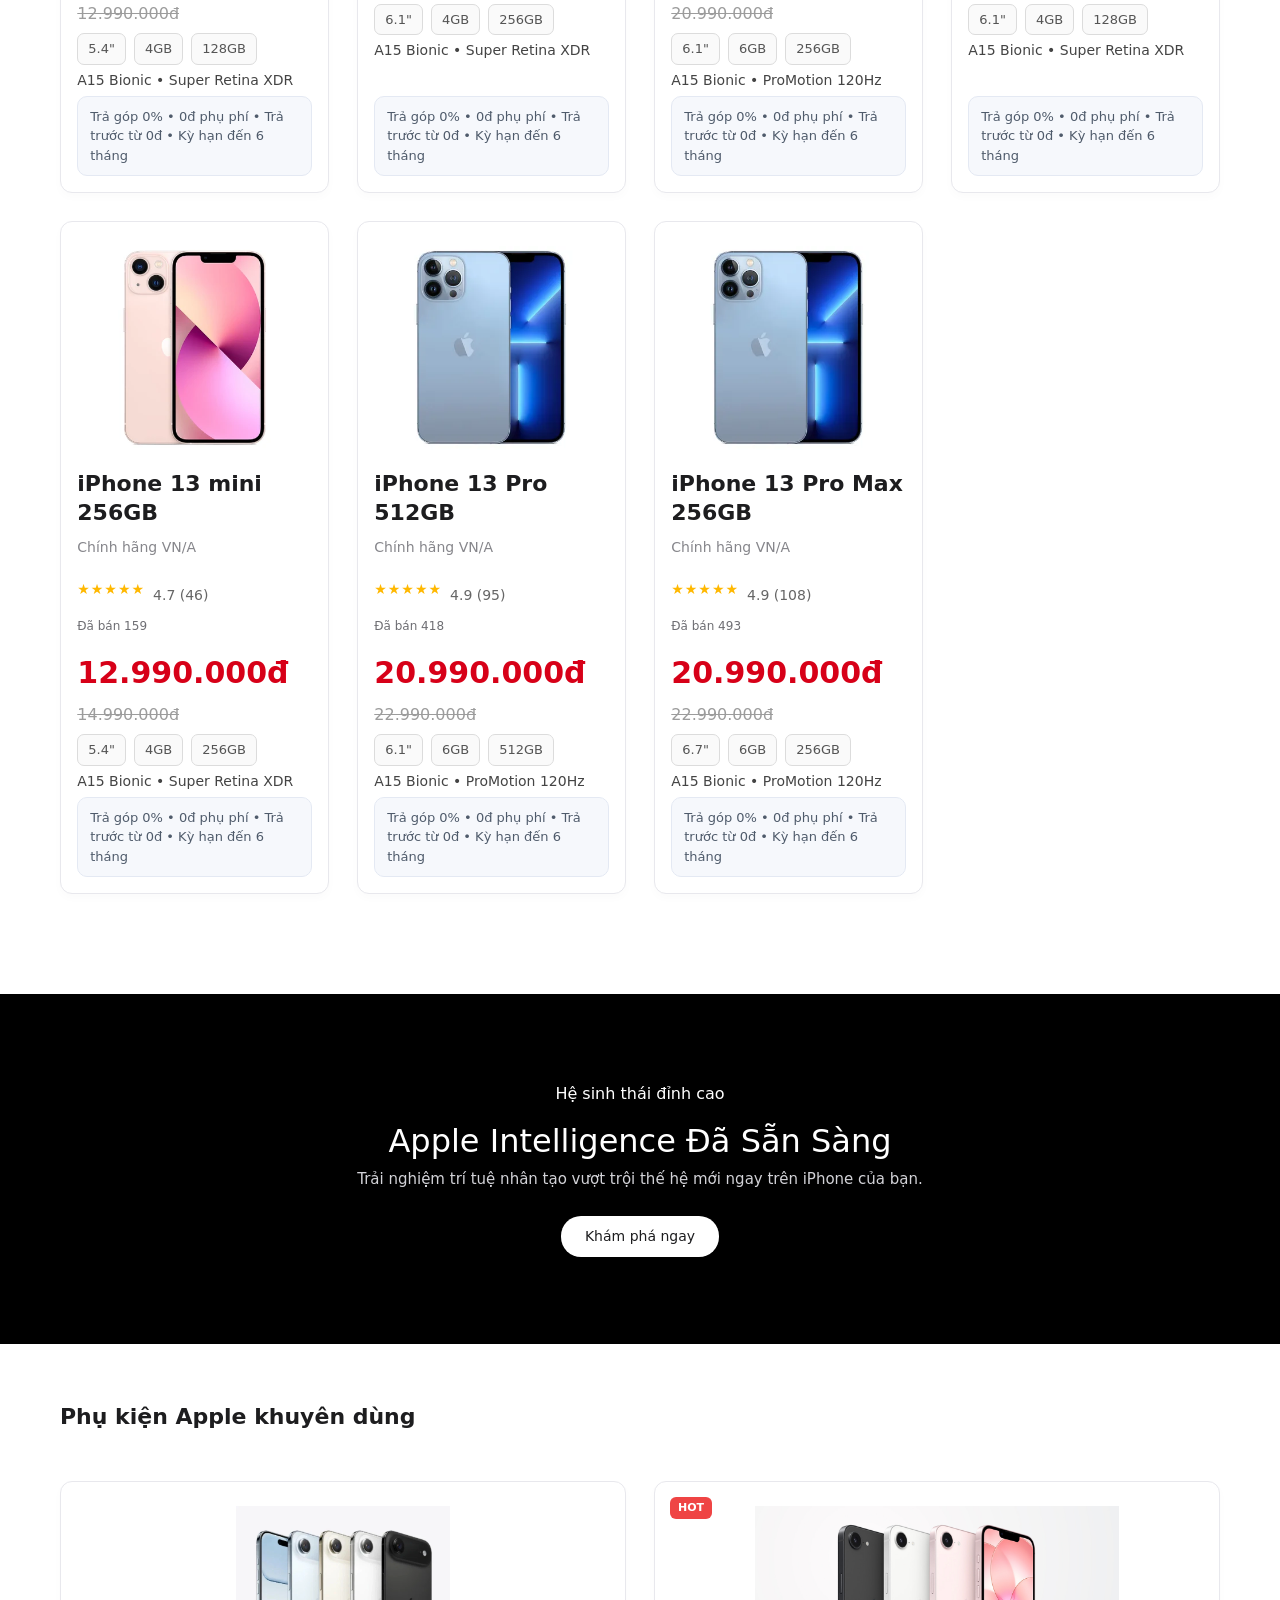
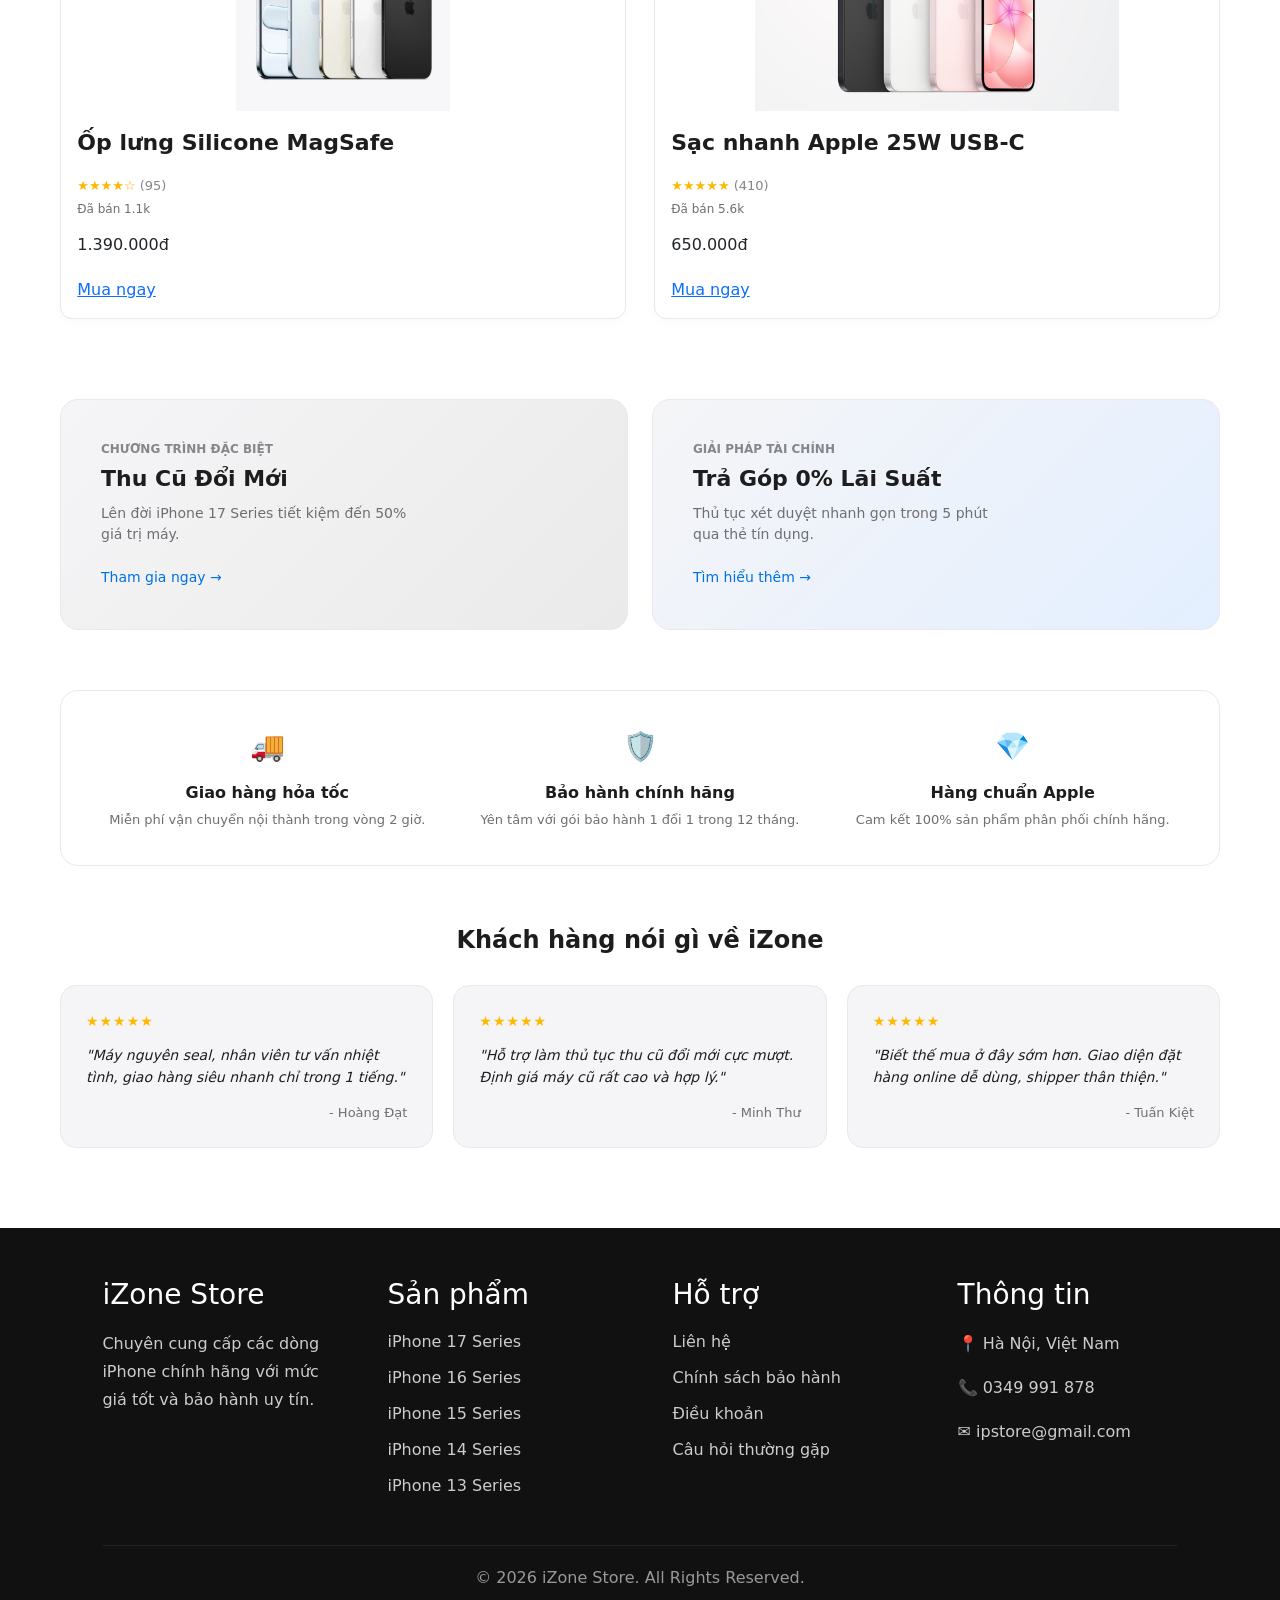
==== commit 6505ad44: "update" ====
--- a/home-13.html
+++ b/home-13.html
@@ -527,7 +527,7 @@
         </a>
 
         <!-- iPhone 13 Pro Max 256GB -->
-        <a href="/detail/product-detail.html?id=13promax-256" class="product-card">
+        <a href="./detail/product-detail.html?id=13promax-256" class="product-card">
             <div class="card-img">
                 <img src="./img/ip13-promax-blue.webp" alt="iPhone 13 Pro Max 256GB">
             </div>
@@ -702,6 +702,9 @@
         </div>
     </div>
 
+
+
+    <script src="./js/product-detail.js"></script>
 </body>
 
 
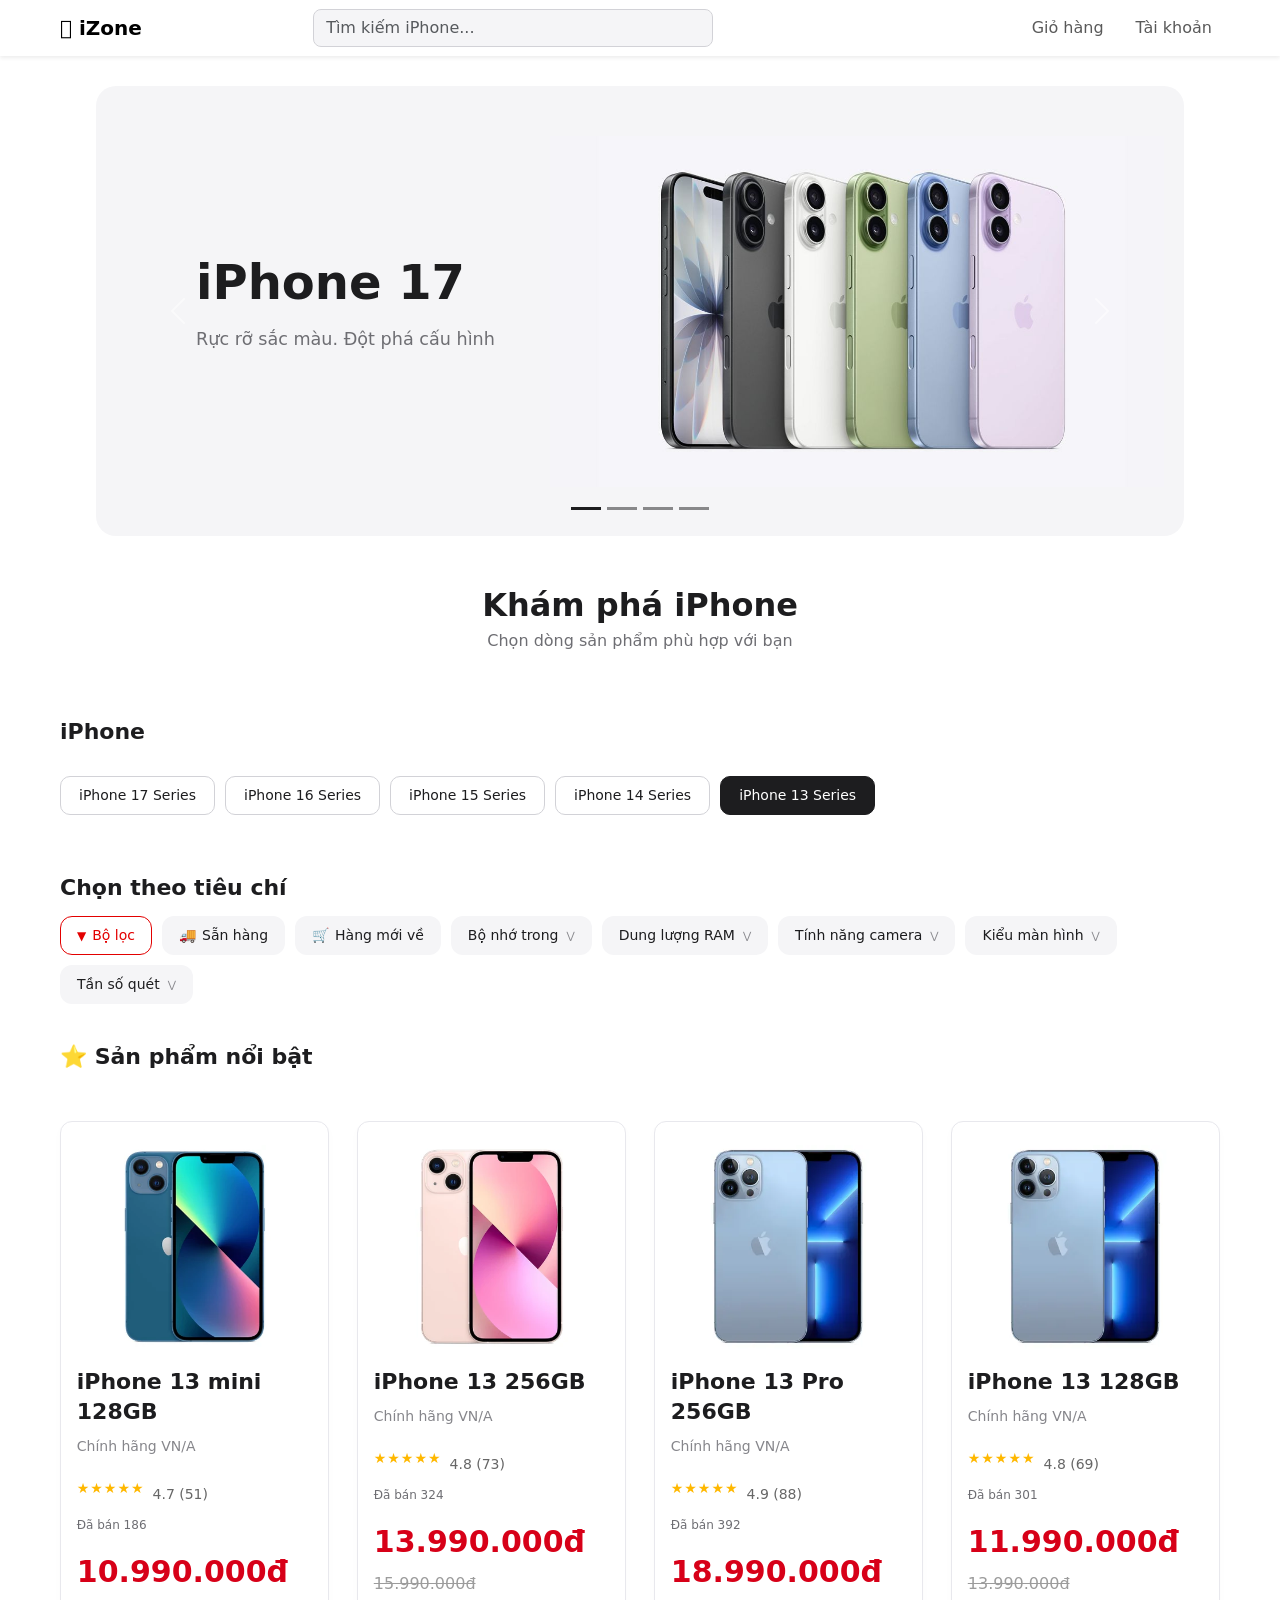
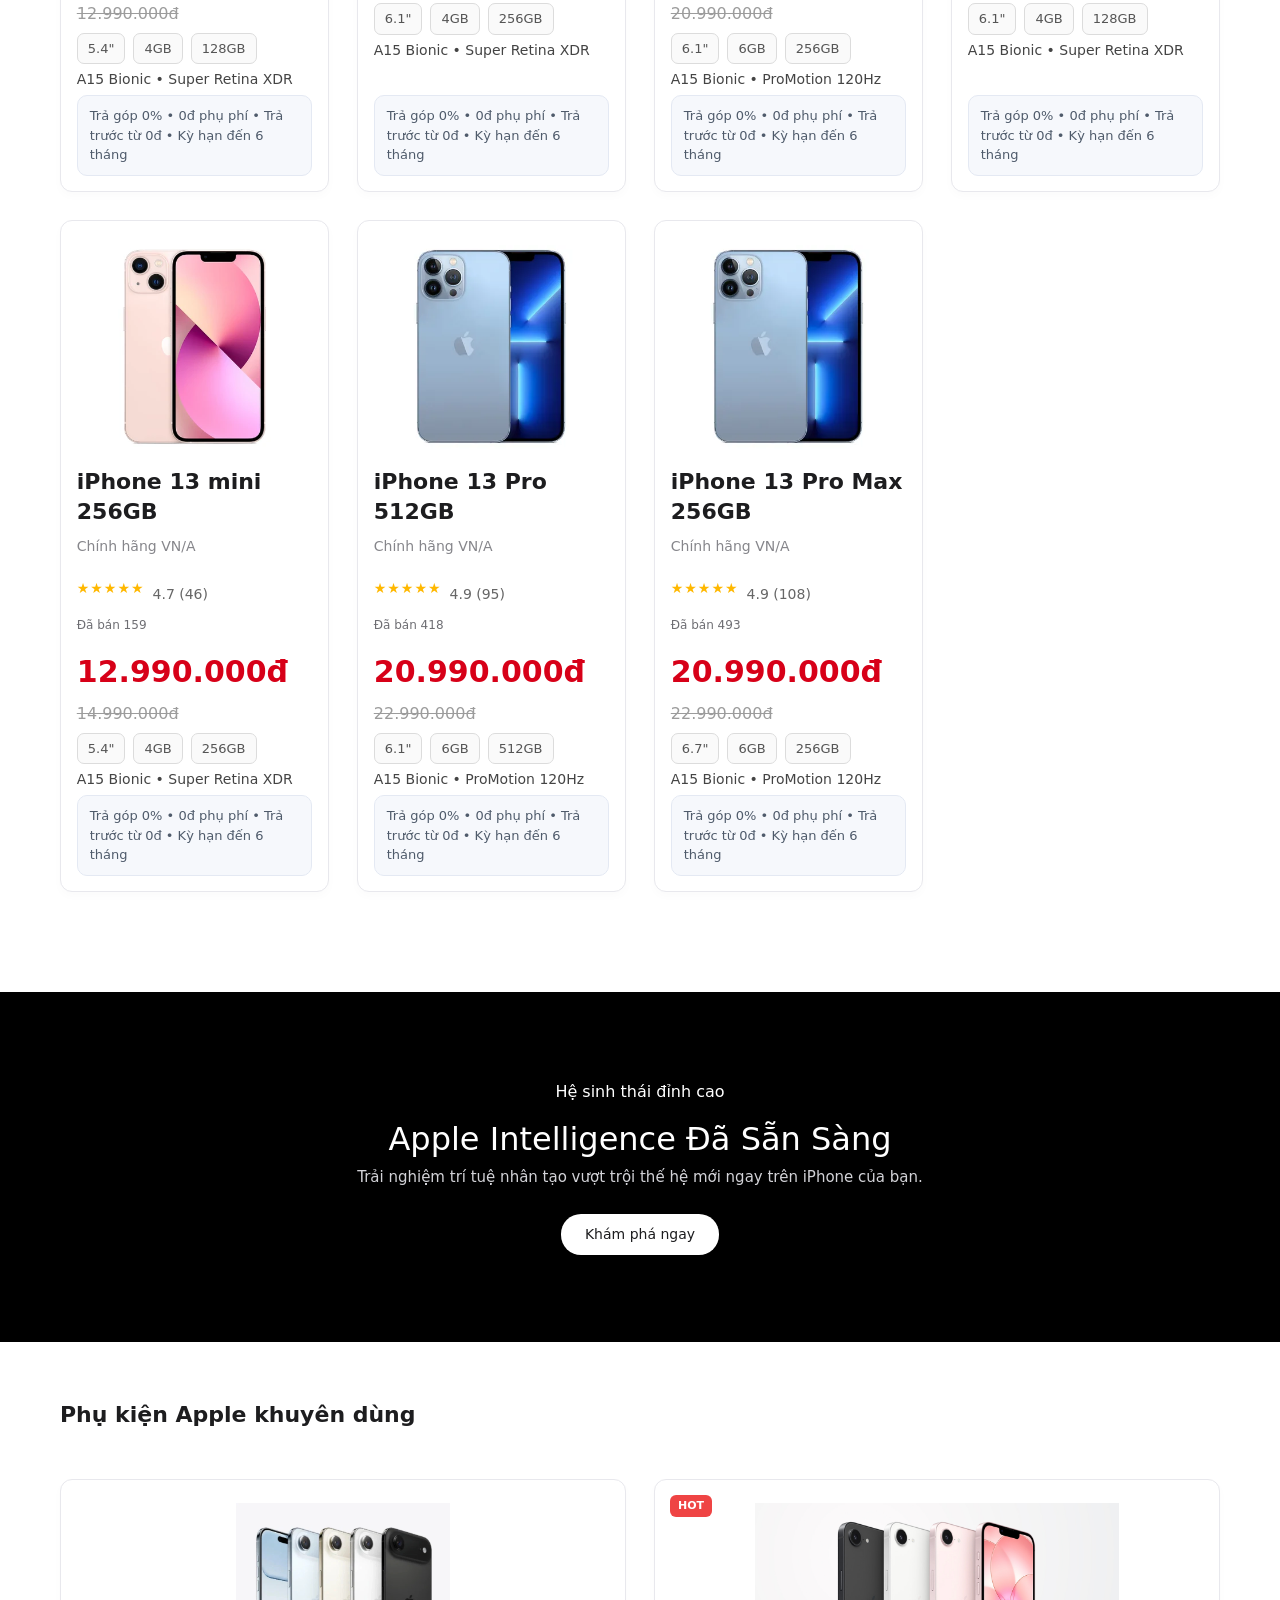
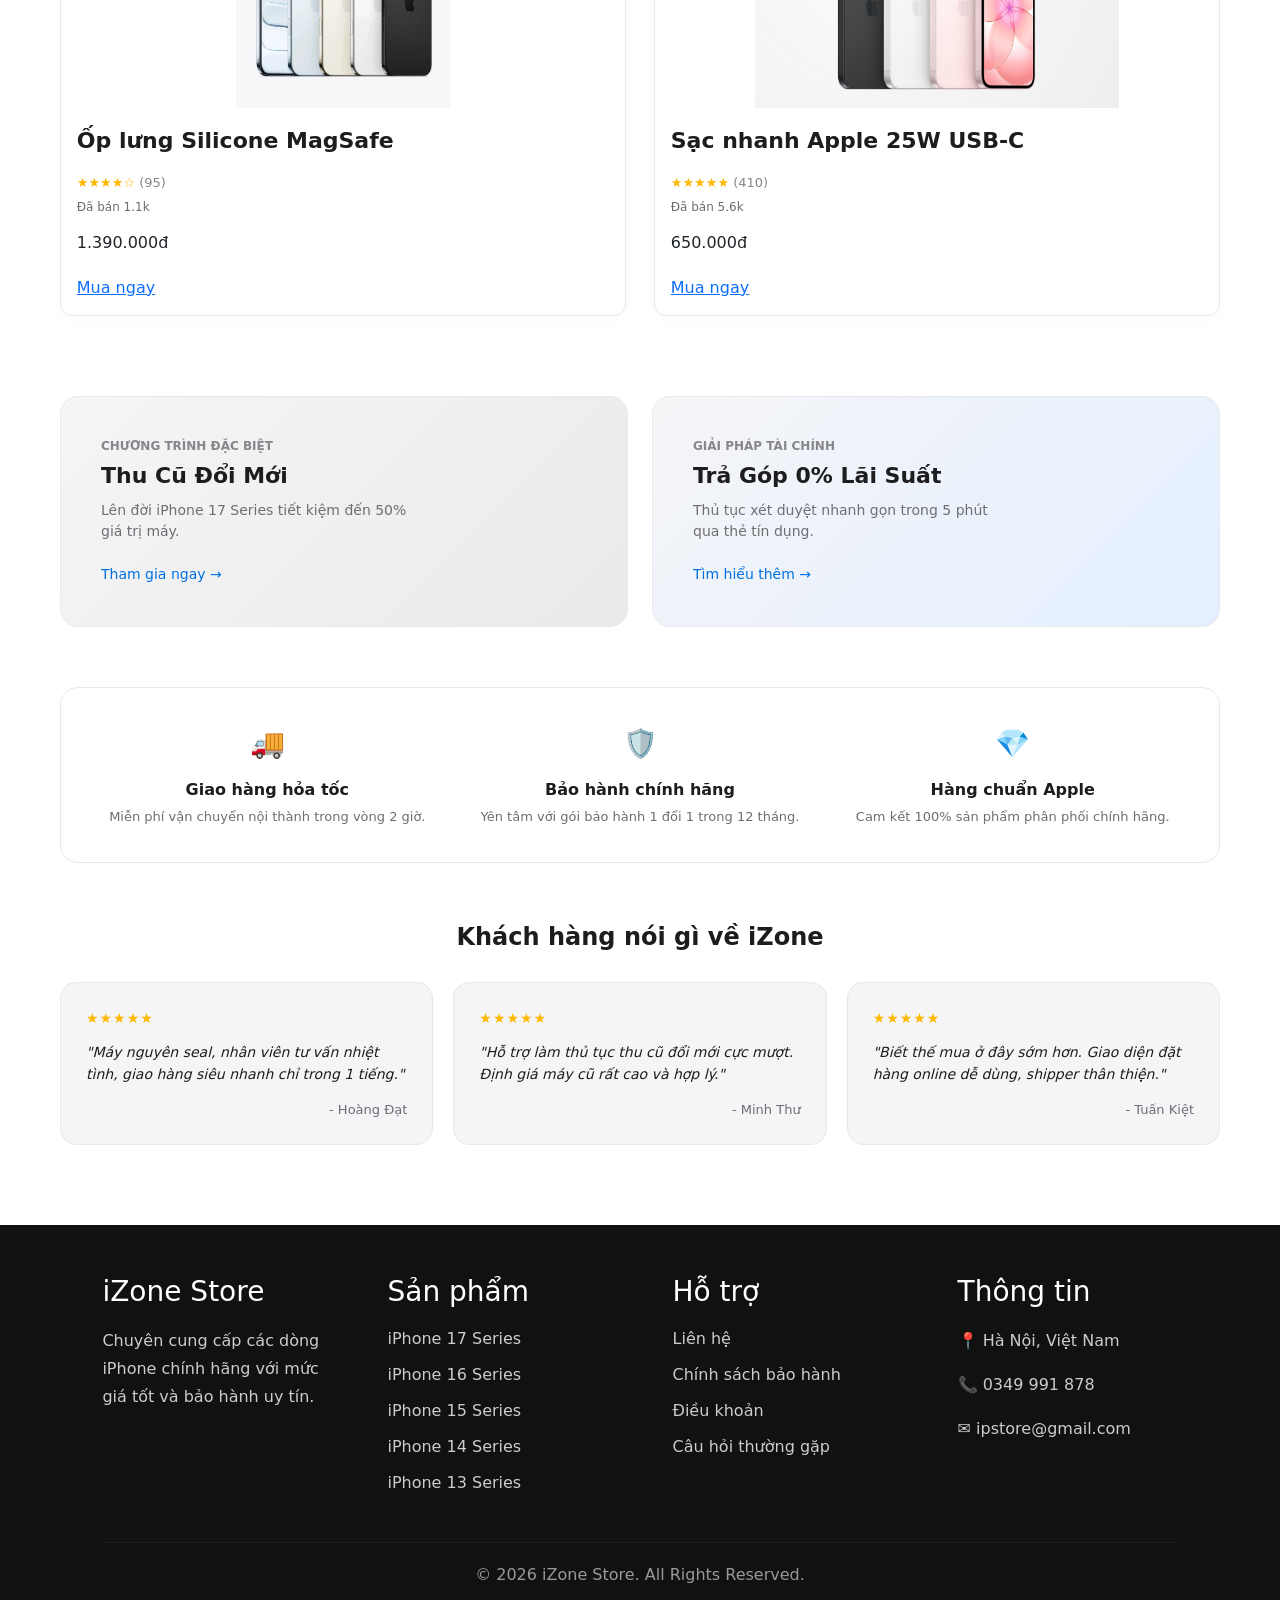
==== commit 3578c439: "update" ====
--- a/home-13.html
+++ b/home-13.html
@@ -215,7 +215,6 @@
                         <button type="button" class="btn-spec-option">1 TB</button>
                         <button type="button" class="btn-spec-option">128 GB</button>
                         <button type="button" class="btn-spec-option">64 GB</button>
-                        <button type="button" class="btn-spec-option">Dưới 64 GB</button>
                     </div>
                     <div class="filter-action-row">
                         <button type="button" class="btn-action-close" data-bs-toggle="dropdown">Đóng</button>
@@ -311,7 +310,7 @@
     <div class="product-grid">
 
         <!-- iPhone 13 mini 128GB -->
-        <a href="/detail/product-detail.html?id=13mini-128" class="product-card">
+        <a href="./detail/product-detail.html?id=13mini-128" class="product-card">
             <div class="card-img">
                 <img src="./img/ip13-thg-blue.webp" alt="iPhone 13 mini 128GB">
             </div>
@@ -347,7 +346,7 @@
         </a>
 
         <!-- iPhone 13 256GB -->
-        <a href="/detail/product-detail.html?id=13-256" class="product-card">
+        <a href="./detail/product-detail.html?id=13-256" class="product-card">
             <div class="card-img">
                 <img src="./img/ip13-thg-pink.webp" alt="iPhone 13 256GB">
             </div>
@@ -383,7 +382,7 @@
         </a>
 
         <!-- iPhone 13 Pro 256GB -->
-        <a href="/detail/product-detail.html?id=13pro-256" class="product-card">
+        <a href="./detail/product-detail.html?id=13pro-256" class="product-card">
             <div class="card-img">
                 <img src="./img/ip13-promax-blue.webp" alt="iPhone 13 Pro 256GB">
             </div>
@@ -419,7 +418,7 @@
         </a>
 
         <!-- iPhone 13 128GB -->
-        <a href="/detail/product-detail.html?id=13-128" class="product-card">
+        <a href="./detail/product-detail.html?id=13-128" class="product-card">
             <div class="card-img">
                 <img src="./img/ip13-promax-blue.webp" alt="iPhone 13 128GB">
             </div>
@@ -455,7 +454,7 @@
         </a>
 
         <!-- iPhone 13 mini 256GB -->
-        <a href="/detail/product-detail.html?id=13mini-256" class="product-card">
+        <a href="./detail/product-detail.html?id=13mini-256" class="product-card">
             <div class="card-img">
                 <img src="./img/ip13-thg-pink.webp" alt="iPhone 13 mini 256GB">
             </div>
@@ -491,7 +490,7 @@
         </a>
 
         <!-- iPhone 13 Pro 512GB -->
-        <a href="/detail/product-detail.html?id=13pro-512" class="product-card">
+        <a href="./detail/product-detail.html?id=13pro-512" class="product-card">
             <div class="card-img">
                 <img src="./img/ip13-promax-blue.webp" alt="iPhone 13 Pro 512GB">
             </div>
